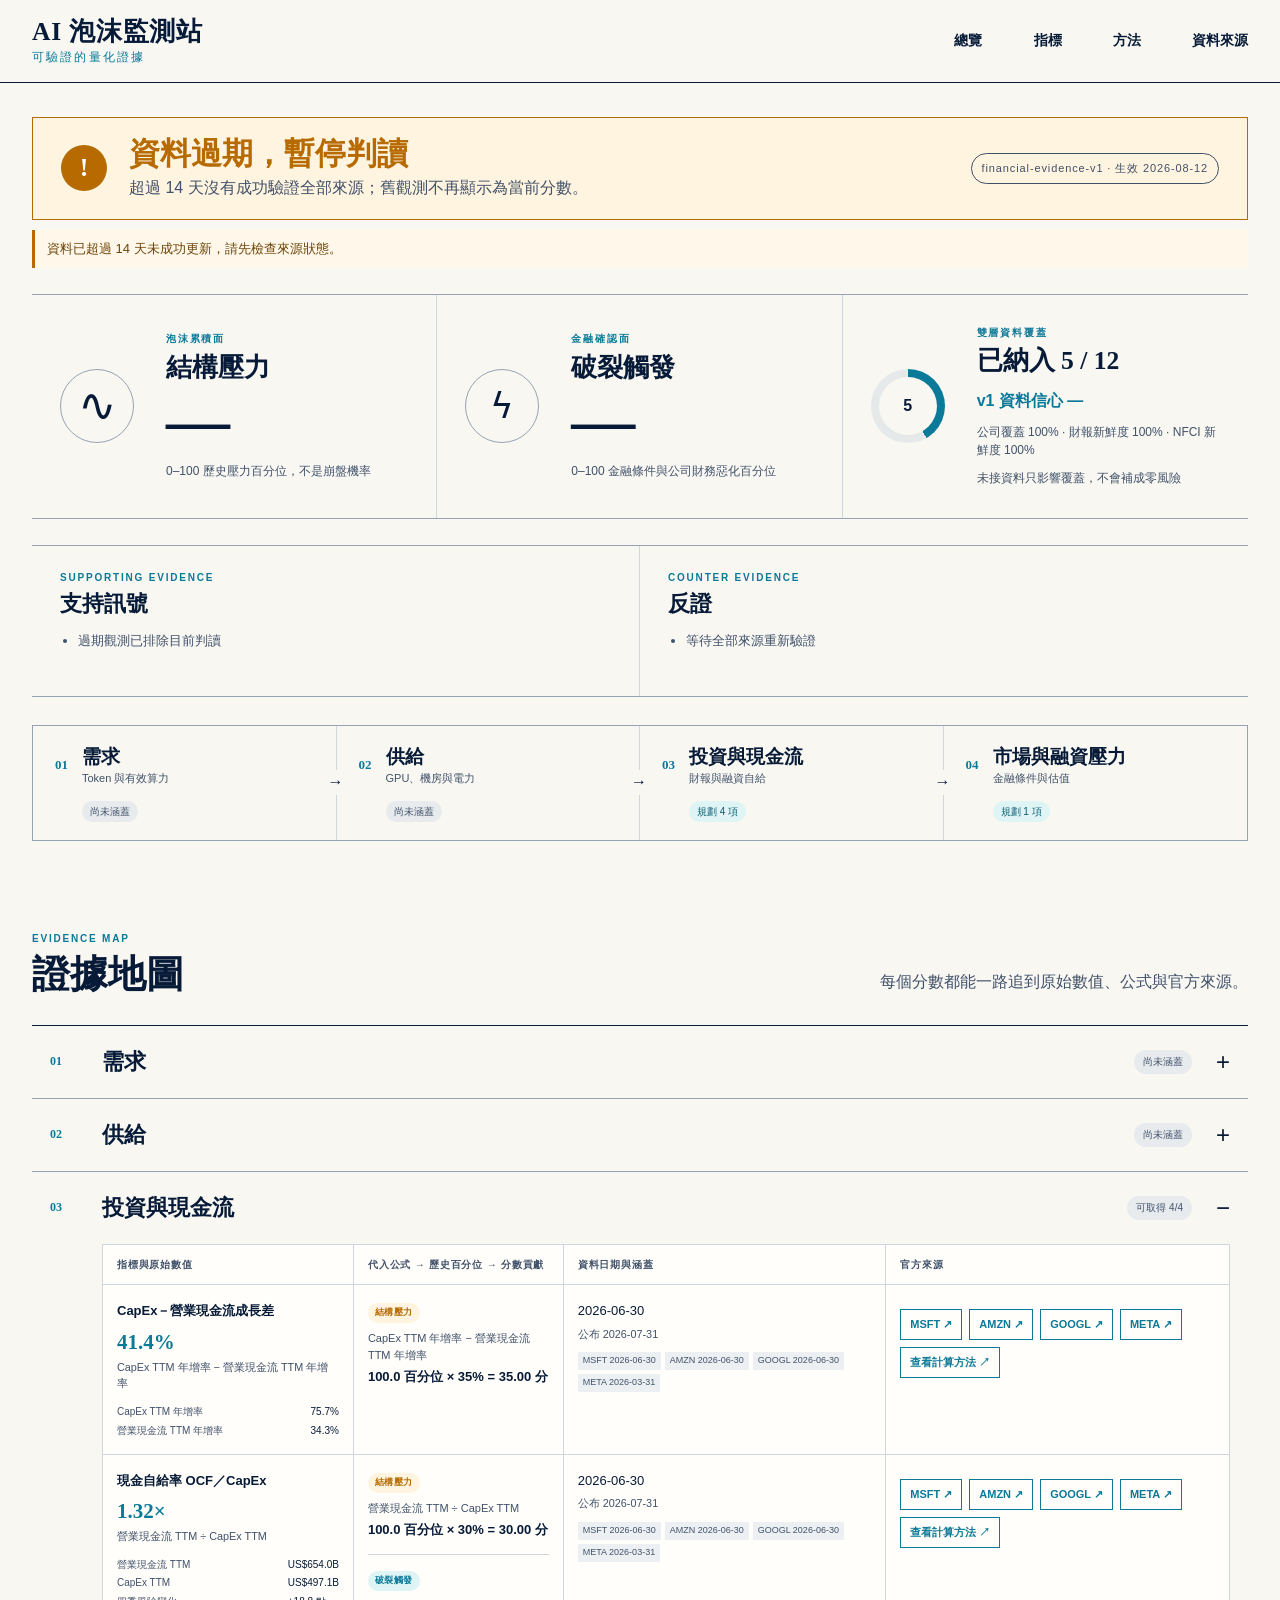
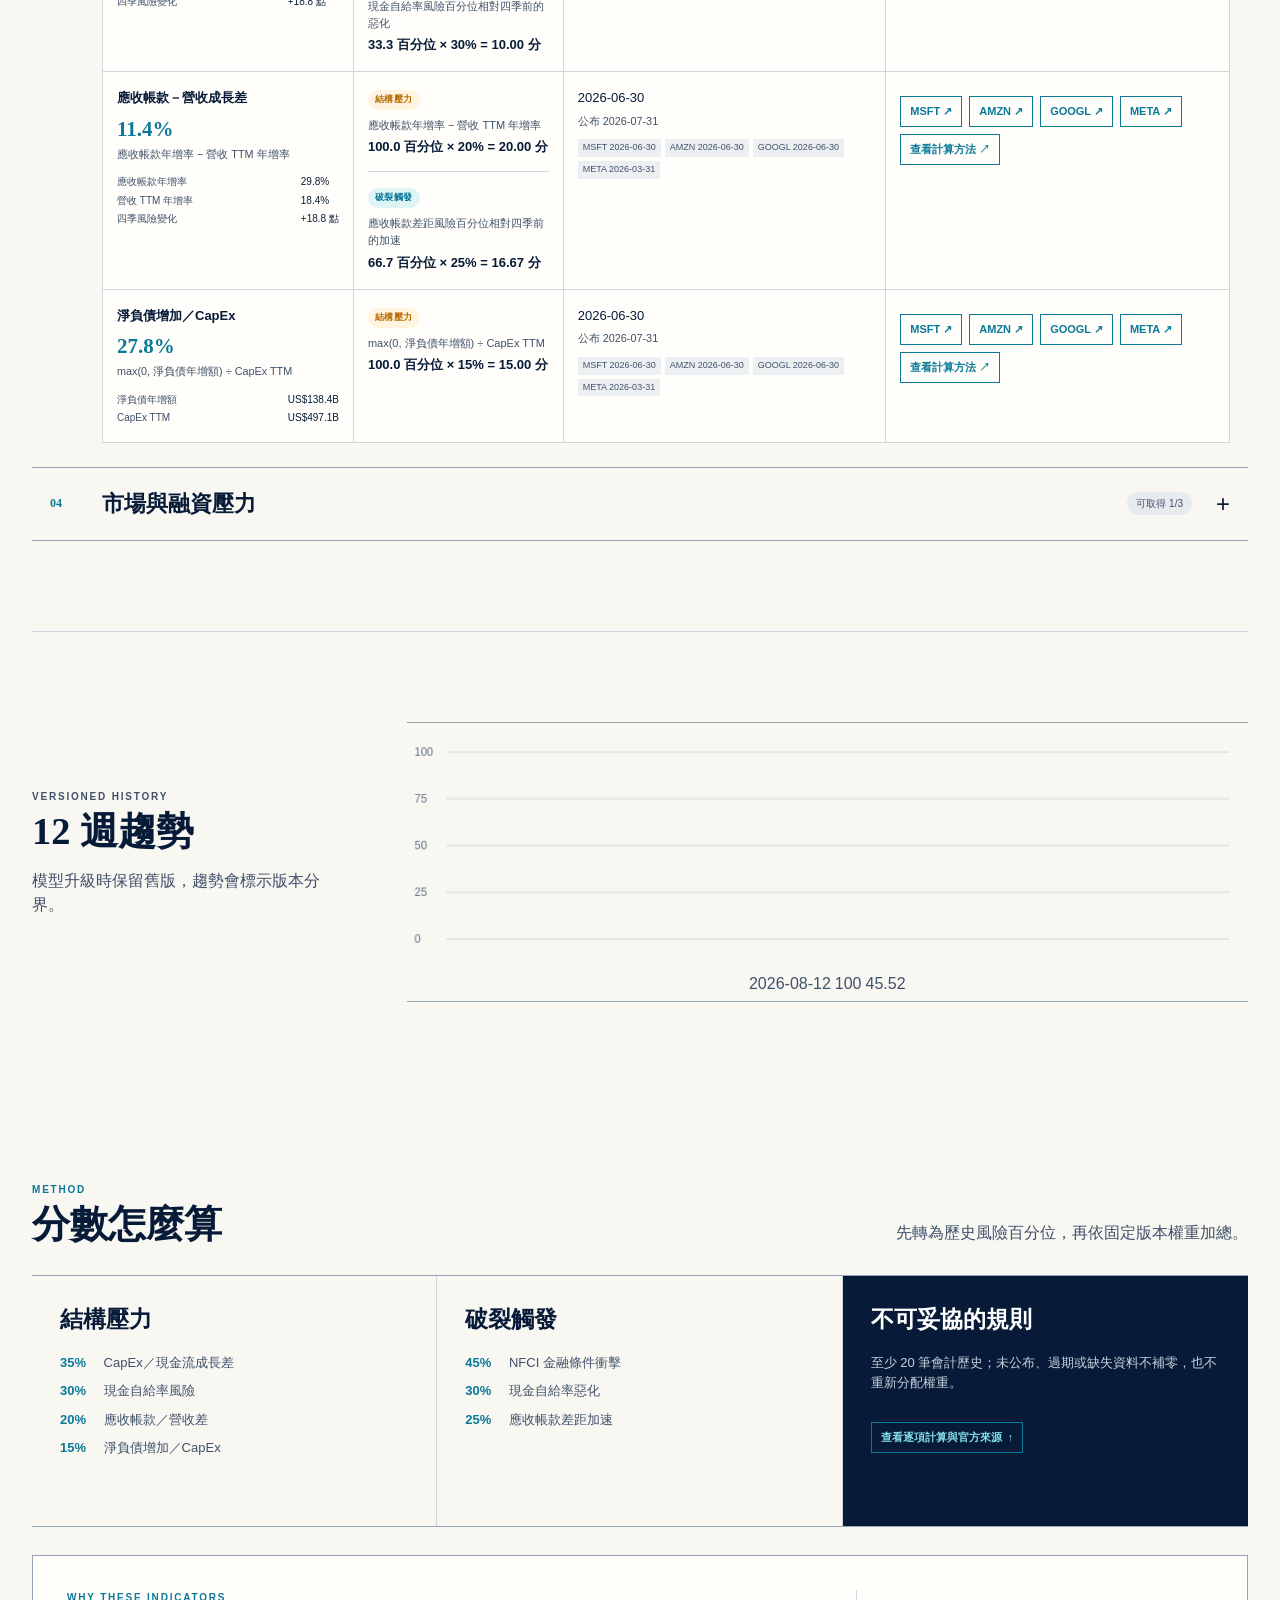
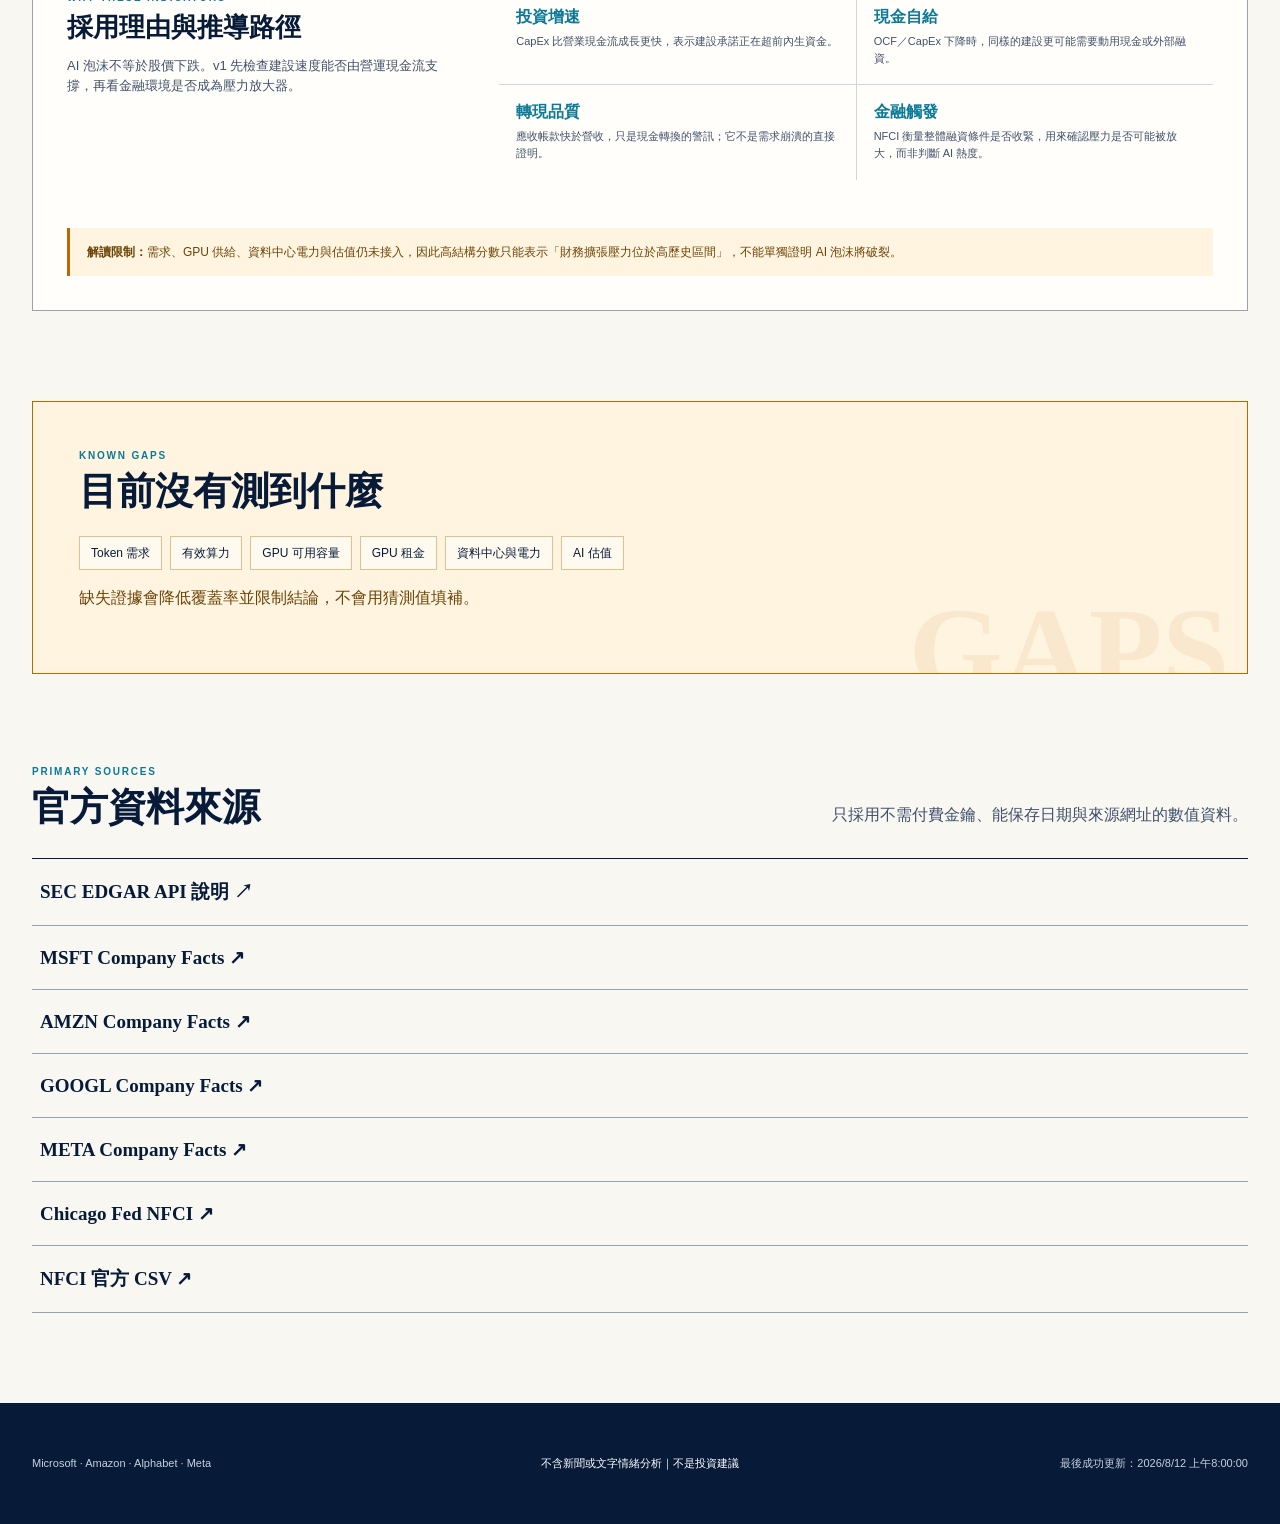
==== site/index.html @ 71915060 "feat: implement AI bubble monitor v1" ====
<!doctype html>
<html lang="zh-Hant">
<head>
  <meta charset="utf-8">
  <meta name="viewport" content="width=device-width, initial-scale=1">
  <meta name="description" content="以可驗證的官方數值監測 AI 基礎建設泡沫壓力。">
  <title>AI 泡沫監測站｜可驗證的量化證據</title>
  <link rel="icon" href="./favicon.svg" type="image/svg+xml">
  <link rel="stylesheet" href="./styles.css">
  <script src="./app.js" defer></script>
</head>
<body>
  <a class="skip-link" href="#main">跳至主要內容</a>
  <header class="site-header">
    <div class="header-inner">
      <a class="brand" href="#top" aria-label="AI 泡沫監測站首頁">
        <strong>AI 泡沫監測站</strong>
        <span>可驗證的量化證據</span>
      </a>
      <nav aria-label="主要導覽">
        <a href="#top">總覽</a>
        <a href="#evidence">指標</a>
        <a href="#method">方法</a>
        <a href="#sources">資料來源</a>
      </nav>
    </div>
  </header>

  <main id="main">
    <section id="top" class="container hero" aria-labelledby="state-title">
      <div id="status-banner" class="status-banner" role="status">
        <span class="status-symbol" aria-hidden="true">!</span>
        <div>
          <h1 id="state-title">正式資料尚未接入</h1>
          <p id="state-description">目前不顯示分數，避免將示意值誤認為真實判斷。</p>
        </div>
        <span id="model-version" class="model-chip">模型 v1</span>
      </div>

      <div id="stale-warning" class="stale-warning" role="alert">尚未有成功更新紀錄。</div>

      <div class="score-grid" aria-label="核心監測結果">
        <article class="score-panel">
          <div class="score-mark" aria-hidden="true">∿</div>
          <div>
            <p class="eyebrow">泡沫累積面</p>
            <h2>結構壓力</h2>
            <p id="structural-score" class="score-value">—</p>
            <p class="score-note">0–100 歷史壓力百分位，不是崩盤機率</p>
          </div>
        </article>
        <article class="score-panel">
          <div class="score-mark fracture" aria-hidden="true">ϟ</div>
          <div>
            <p class="eyebrow">金融確認面</p>
            <h2>破裂觸發</h2>
            <p id="trigger-score" class="score-value">—</p>
            <p class="score-note">0–100 金融條件與公司財務惡化百分位</p>
          </div>
        </article>
        <article class="score-panel coverage-panel">
          <div class="coverage-ring" aria-hidden="true"><span id="coverage-ring-value">0</span></div>
          <div>
            <p class="eyebrow">雙層資料覆蓋</p>
            <h2>已納入 <span id="coverage-count">0 / 12</span></h2>
            <p id="confidence" class="confidence-value">v1 資料信心 0%</p>
            <p id="confidence-detail" class="score-note">等待公司覆蓋與資料新鮮度驗證</p>
            <p class="score-note">未接資料只影響覆蓋，不會補成零風險</p>
          </div>
        </article>
      </div>

      <div class="judgement-grid" aria-label="目前判讀依據">
        <article><p class="kicker">SUPPORTING EVIDENCE</p><h2>支持訊號</h2><ul id="reason-list"><li>等待正式資料</li></ul></article>
        <article><p class="kicker">COUNTER EVIDENCE</p><h2>反證</h2><ul id="counter-list"><li>等待正式資料</li></ul></article>
      </div>

      <ol class="causal-rail" aria-label="AI 泡沫證據鏈">
        <li><span class="rail-index">01</span><div><strong>需求</strong><small>Token 與有效算力</small></div><span class="rail-status">尚未涵蓋</span></li>
        <li><span class="rail-index">02</span><div><strong>供給</strong><small>GPU、機房與電力</small></div><span class="rail-status">尚未涵蓋</span></li>
        <li><span class="rail-index">03</span><div><strong>投資與現金流</strong><small>財報與融資自給</small></div><span class="rail-status active">規劃 4 項</span></li>
        <li><span class="rail-index">04</span><div><strong>市場與融資壓力</strong><small>金融條件與估值</small></div><span class="rail-status active">規劃 1 項</span></li>
      </ol>
    </section>

    <section id="evidence" class="container section" aria-labelledby="indicator-heading">
      <div class="section-heading">
        <div><p class="kicker">EVIDENCE MAP</p><h2 id="indicator-heading">證據地圖</h2></div>
        <p>每個分數都能一路追到原始數值、公式與官方來源。</p>
      </div>
      <div id="indicator-list" class="evidence-list">
        <details>
          <summary><span>01</span><strong>需求</strong><em>尚未涵蓋</em></summary>
          <p class="empty-detail">Token 與有效算力資料尚未有穩定、公開且可長期自動化的來源。</p>
        </details>
        <details>
          <summary><span>02</span><strong>供給</strong><em>尚未涵蓋</em></summary>
          <p class="empty-detail">GPU 租金、可用容量、資料中心與電力資料仍列為證據缺口。</p>
        </details>
        <details open>
          <summary><span>03</span><strong>投資與現金流</strong><em>等待正式資料</em></summary>
          <div class="indicator-placeholder">
            <p>CapEx－營業現金流成長差</p><p>現金自給率 OCF／CapEx</p>
            <p>應收帳款－營收成長差</p><p>淨負債增加／CapEx</p>
          </div>
        </details>
        <details>
          <summary><span>04</span><strong>市場與融資壓力</strong><em>等待正式資料</em></summary>
          <p class="empty-detail">第一版使用 Chicago Fed NFCI；估值與 AI 專屬融資成本尚未涵蓋。</p>
        </details>
      </div>
    </section>

    <section id="trend" class="container section split-section" aria-labelledby="trend-heading">
      <div>
        <p class="kicker">VERSIONED HISTORY</p>
        <h2 id="trend-heading">12 週趨勢</h2>
        <p>模型升級時保留舊版，趨勢會標示版本分界。</p>
      </div>
      <div class="trend-frame">
        <canvas id="trend-chart" width="900" height="260" aria-label="結構壓力與破裂觸發趨勢圖"></canvas>
        <div id="trend-fallback" class="trend-empty">累積第一筆正式結果後顯示。</div>
      </div>
    </section>

    <section id="method" class="container section" aria-labelledby="method-heading">
      <div class="section-heading">
        <div><p class="kicker">METHOD</p><h2 id="method-heading">分數怎麼算</h2></div>
        <p>先轉為歷史風險百分位，再依固定版本權重加總。</p>
      </div>
      <div class="method-grid">
        <article>
          <h3>結構壓力</h3>
          <p><b>35%</b> CapEx／現金流成長差</p><p><b>30%</b> 現金自給率風險</p>
          <p><b>20%</b> 應收帳款／營收差</p><p><b>15%</b> 淨負債增加／CapEx</p>
        </article>
        <article>
          <h3>破裂觸發</h3>
          <p><b>45%</b> NFCI 金融條件衝擊</p><p><b>30%</b> 現金自給率惡化</p>
          <p><b>25%</b> 應收帳款差距加速</p>
        </article>
        <article class="method-rule">
          <h3>不可妥協的規則</h3>
          <p>至少 20 筆會計歷史；未公布、過期或缺失資料不補零，也不重新分配權重。</p>
          <a href="#evidence" id="method-link">查看逐項計算與官方來源 <span aria-hidden="true">↑</span></a>
        </article>
      </div>
      <div class="method-rationale" aria-labelledby="rationale-heading">
        <div class="rationale-intro">
          <p class="kicker">WHY THESE INDICATORS</p>
          <h3 id="rationale-heading">採用理由與推導路徑</h3>
          <p>AI 泡沫不等於股價下跌。v1 先檢查建設速度能否由營運現金流支撐，再看金融環境是否成為壓力放大器。</p>
        </div>
        <ol>
          <li><b>投資增速</b><span>CapEx 比營業現金流成長更快，表示建設承諾正在超前內生資金。</span></li>
          <li><b>現金自給</b><span>OCF／CapEx 下降時，同樣的建設更可能需要動用現金或外部融資。</span></li>
          <li><b>轉現品質</b><span>應收帳款快於營收，只是現金轉換的警訊；它不是需求崩潰的直接證明。</span></li>
          <li><b>金融觸發</b><span>NFCI 衡量整體融資條件是否收緊，用來確認壓力是否可能被放大，而非判斷 AI 熱度。</span></li>
        </ol>
        <p class="rationale-limit"><b>解讀限制：</b>需求、GPU 供給、資料中心電力與估值仍未接入，因此高結構分數只能表示「財務擴張壓力位於高歷史區間」，不能單獨證明 AI 泡沫將破裂。</p>
      </div>
    </section>

    <section id="missing-evidence" class="container missing-panel" aria-labelledby="missing-heading">
      <p class="kicker">KNOWN GAPS</p>
      <h2 id="missing-heading">目前沒有測到什麼</h2>
      <div id="missing-list" class="missing-list">
        <span>Token 需求</span><span>有效算力</span><span>GPU 租金與容量</span><span>資料中心與電力</span><span>AI 估值</span>
      </div>
      <p>缺失證據會降低覆蓋率並限制結論，不會用猜測值填補。</p>
    </section>

    <section id="sources" class="container section sources" aria-labelledby="source-heading">
      <div class="section-heading">
        <div><p class="kicker">PRIMARY SOURCES</p><h2 id="source-heading">官方資料來源</h2></div>
        <p>只採用不需付費金鑰、能保存日期與來源網址的數值資料。</p>
      </div>
      <ul id="source-list" class="source-list">
        <li><a href="https://www.sec.gov/search-filings/edgar-application-programming-interfaces" target="_blank" rel="noreferrer">SEC EDGAR Company Facts <span>公司財報 ↗</span></a></li>
        <li><a href="https://www.chicagofed.org/research/data/nfci/current-data" target="_blank" rel="noreferrer">Chicago Fed NFCI <span>金融條件 ↗</span></a></li>
      </ul>
    </section>
  </main>

  <footer class="site-footer">
    <div class="container footer-inner">
      <p>Microsoft · Amazon · Alphabet · Meta</p>
      <p>不含新聞或文字情緒分析｜不是投資建議</p>
      <p id="last-updated">最後成功更新：尚無</p>
    </div>
  </footer>
  <noscript><p class="noscript">JavaScript 未啟用；方法與來源仍可閱讀，但最新量化結果無法載入。</p></noscript>
</body>
</html>
---- site/styles.css ----
:root {
  --ink: #071b38;
  --ink-soft: #40516a;
  --paper: #f8f7f2;
  --surface: #fffefa;
  --line: #cfd6dd;
  --line-dark: #96a3b2;
  --cyan: #0b7998;
  --cyan-soft: #dff4f5;
  --amber: #b66a00;
  --amber-soft: #fff4df;
  --danger: #9e3f2f;
  --display: "Iowan Old Style", Baskerville, "Noto Serif TC", serif;
  --sans: "Avenir Next", Avenir, "Noto Sans TC", "PingFang TC", sans-serif;
}

* { box-sizing: border-box; }
html { scroll-behavior: smooth; }
body { margin: 0; background: var(--paper); color: var(--ink); font-family: var(--sans); line-height: 1.55; }
a { color: inherit; }
button, a, summary { -webkit-tap-highlight-color: transparent; }
:focus-visible { outline: 3px solid var(--cyan); outline-offset: 4px; }
.skip-link { position: fixed; z-index: 99; top: 8px; left: 8px; padding: 8px 12px; transform: translateY(-150%); background: var(--ink); color: white; }
.skip-link:focus { transform: none; }
.container { width: min(1440px, calc(100% - 64px)); margin-inline: auto; }

.site-header { position: sticky; z-index: 20; top: 0; border-bottom: 1px solid var(--ink); background: rgba(248, 247, 242, .96); backdrop-filter: blur(12px); }
.header-inner { width: min(1440px, calc(100% - 64px)); min-height: 82px; margin: auto; display: flex; align-items: center; justify-content: space-between; gap: 32px; }
.brand { display: grid; text-decoration: none; line-height: 1.1; }
.brand strong { font: 700 clamp(22px, 2vw, 32px)/1.1 var(--display); letter-spacing: .03em; }
.brand span { margin-top: 5px; font-size: 12px; letter-spacing: .18em; color: var(--cyan); }
nav { display: flex; gap: clamp(20px, 4vw, 56px); }
nav a { position: relative; padding-block: 26px; text-decoration: none; font-weight: 700; font-size: 14px; }
nav a::after { content: ""; position: absolute; right: 0; bottom: 17px; left: 0; height: 2px; background: var(--cyan); transform: scaleX(0); transition: transform .18s ease; }
nav a:hover::after, nav a:focus-visible::after { transform: scaleX(1); }

.hero { padding-top: 34px; }
.status-banner { display: grid; grid-template-columns: auto 1fr auto; align-items: center; gap: 22px; min-height: 88px; padding: 18px 28px; border: 1px solid var(--amber); background: var(--amber-soft); }
.status-banner.is-live { border-color: var(--cyan); background: #eef9f8; }
.status-banner.is-stale { border-color: var(--amber); background: var(--amber-soft); }
.status-symbol { display: grid; width: 46px; height: 46px; place-items: center; border-radius: 50%; background: var(--amber); color: white; font: 700 26px/1 var(--display); }
.is-live .status-symbol { background: var(--cyan); }
.is-stale .status-symbol { background: var(--amber); }
.status-banner h1 { margin: 0 0 3px; font: 700 clamp(22px, 2.4vw, 35px)/1.2 var(--display); color: var(--amber); }
.is-live h1 { color: var(--ink); }
.status-banner p { margin: 0; color: var(--ink-soft); }
.model-chip { padding: 6px 10px; border: 1px solid currentColor; border-radius: 999px; color: var(--ink-soft); font-size: 11px; letter-spacing: .08em; }
.stale-warning { margin-top: 10px; padding: 9px 12px; border-left: 3px solid var(--amber); background: #fff8ea; color: #6d4408; font-size: 13px; }
.stale-warning[hidden] { display: none; }

.score-grid { display: grid; grid-template-columns: repeat(3, 1fr); gap: 0; margin-top: 26px; border-block: 1px solid var(--line-dark); }
.score-panel { min-height: 210px; display: grid; grid-template-columns: 88px 1fr; align-items: center; gap: 18px; padding: 30px 28px; border-right: 1px solid var(--line); }
.score-panel:last-child { border-right: 0; }
.score-mark { display: grid; width: 74px; height: 74px; place-items: center; border: 1px solid var(--line-dark); border-radius: 50%; font: 400 46px/1 var(--display); }
.fracture { font-size: 36px; }
.eyebrow, .kicker { margin: 0 0 6px; color: var(--cyan); font-size: 10px; font-weight: 800; letter-spacing: .18em; text-transform: uppercase; }
.score-panel h2 { margin: 0; font: 700 clamp(20px, 2vw, 28px)/1.2 var(--display); }
.score-value { margin: 6px 0 0; font: 700 clamp(46px, 5vw, 68px)/1 var(--display); }
.score-value small { font: 500 12px var(--sans); color: var(--ink-soft); }
.score-note { max-width: 260px; margin: 9px 0 0; color: var(--ink-soft); font-size: 12px; }
.coverage-ring { --progress: 0deg; display: grid; width: 74px; height: 74px; place-items: center; border-radius: 50%; background: conic-gradient(var(--cyan) var(--progress), #e5e9ea 0); }
.coverage-ring::before { content: ""; grid-area: 1/1; width: 58px; height: 58px; border-radius: 50%; background: var(--paper); }
.coverage-ring span { z-index: 1; grid-area: 1/1; font-weight: 800; }
.confidence-value { margin: 12px 0 0; color: var(--cyan); font-weight: 800; }

.judgement-grid { display: grid; grid-template-columns: 1fr 1fr; margin-top: 26px; border-block: 1px solid var(--line-dark); }
.judgement-grid article { min-height: 150px; padding: 24px 28px; border-right: 1px solid var(--line); }
.judgement-grid article:last-child { border-right: 0; }
.judgement-grid h2 { margin: 0; font: 700 22px/1.2 var(--display); }
.judgement-grid ul { margin: 14px 0 0; padding-left: 18px; color: var(--ink-soft); font-size: 13px; }
.judgement-grid li + li { margin-top: 5px; }

.causal-rail { display: grid; grid-template-columns: repeat(4, 1fr); margin: 28px 0 0; padding: 0; border: 1px solid var(--line-dark); list-style: none; }
.causal-rail li { position: relative; min-height: 96px; display: grid; grid-template-columns: auto 1fr; align-items: center; gap: 14px; padding: 18px 22px; border-right: 1px solid var(--line); }
.causal-rail li:last-child { border-right: 0; }
.causal-rail li:not(:last-child)::after { content: "→"; position: absolute; z-index: 2; right: -13px; width: 26px; background: var(--paper); text-align: center; }
.rail-index { color: var(--cyan); font: 700 13px var(--display); }
.causal-rail strong, .causal-rail small { display: block; }
.causal-rail strong { font: 700 19px var(--display); }
.causal-rail small { color: var(--ink-soft); font-size: 11px; }
.rail-status { grid-column: 2; justify-self: start; padding: 3px 8px; border-radius: 999px; background: #e7ebee; color: var(--ink-soft); font-size: 10px; }
.rail-status.active { background: var(--cyan-soft); color: #075c70; }

.section { padding-block: 90px; }
.section-heading { display: flex; align-items: end; justify-content: space-between; gap: 40px; margin-bottom: 30px; }
.section h2, .missing-panel h2 { margin: 0; font: 700 clamp(30px, 3vw, 46px)/1.1 var(--display); }
.section-heading > p { max-width: 520px; margin: 0; color: var(--ink-soft); }
.evidence-list { border-top: 1px solid var(--ink); }
.evidence-list details { border-bottom: 1px solid var(--line-dark); background: transparent; }
.evidence-list summary { min-height: 72px; display: grid; grid-template-columns: 52px 1fr auto; align-items: center; padding: 0 18px; cursor: pointer; list-style: none; }
.evidence-list summary::-webkit-details-marker { display: none; }
.evidence-list summary::after { content: "+"; grid-column: 4; margin-left: 24px; font-size: 24px; font-weight: 300; }
.evidence-list details[open] summary::after { content: "−"; }
.evidence-list summary > span { color: var(--cyan); font: 700 12px var(--display); }
.evidence-list summary strong { font: 700 22px var(--display); }
.evidence-list summary em { padding: 4px 9px; border-radius: 999px; background: #e7ebee; color: var(--ink-soft); font-size: 10px; font-style: normal; }
.details-body { padding: 0 18px 24px 70px; }
.empty-detail, .indicator-placeholder { margin: 0; padding: 20px 18px 24px 70px; color: var(--ink-soft); }
.indicator-placeholder { display: grid; grid-template-columns: 1fr 1fr; gap: 1px; }
.indicator-placeholder p { margin: 0; padding: 14px; border: 1px solid var(--line); }
.indicator-table { width: 100%; border-collapse: collapse; background: var(--surface); font-size: 13px; }
.indicator-table th { padding: 12px 14px; border: 1px solid var(--line); color: var(--ink-soft); font-size: 10px; letter-spacing: .08em; text-align: left; }
.indicator-table td { padding: 16px 14px; border: 1px solid var(--line); vertical-align: top; }
.indicator-table td:first-child { min-width: 250px; font-weight: 700; }
.indicator-table small { display: block; margin-top: 4px; color: var(--ink-soft); font-weight: 400; }
.raw-value { display: block; margin-top: 8px; color: var(--cyan); font: 700 21px var(--display); }
.calculation-inputs { display: grid; grid-template-columns: 1fr auto; gap: 3px 12px; margin: 12px 0 0; font-size: 10px; font-weight: 500; }
.calculation-inputs dt { color: var(--ink-soft); }
.calculation-inputs dd { margin: 0; font-variant-numeric: tabular-nums; }
.role-trace + .role-trace { margin-top: 14px; padding-top: 14px; border-top: 1px solid var(--line); }
.role-chip { display: inline-block; padding: 3px 7px; border-radius: 999px; background: var(--amber-soft); color: var(--amber); font-size: 9px; font-weight: 800; letter-spacing: .05em; }
.role-chip.trigger { background: var(--cyan-soft); color: var(--cyan); }
.role-formula { margin: 7px 0 3px; color: var(--ink-soft); font-size: 11px; }
.role-math { margin: 0; font-weight: 800; font-variant-numeric: tabular-nums; }
.not-scored { color: var(--ink-soft); }
.company-coverage { display: flex; flex-wrap: wrap; gap: 4px; margin-top: 10px; }
.company-coverage span { padding: 2px 5px; background: #edf0f2; color: var(--ink-soft); font-size: 9px; white-space: nowrap; }
.indicator-links { display: flex; flex-wrap: wrap; gap: 7px; margin-top: 8px; }
.indicator-links a, .method-rule a { display: inline-flex; gap: 6px; align-items: center; padding: 6px 9px; border: 1px solid var(--cyan); color: var(--cyan); text-decoration: none; font-size: 11px; font-weight: 800; }
.indicator-links a:hover, .method-rule a:hover { background: var(--cyan); color: white; }

.split-section { display: grid; grid-template-columns: minmax(220px, .35fr) 1fr; gap: 80px; align-items: center; border-top: 1px solid var(--line); }
.split-section h2 { margin-bottom: 12px; }
.split-section p { color: var(--ink-soft); }
.trend-frame { min-height: 280px; display: grid; place-items: center; border-block: 1px solid var(--line-dark); }
#trend-chart { display: none; width: 100%; height: auto; }
.trend-empty { color: var(--ink-soft); }

.method-grid { display: grid; grid-template-columns: repeat(3, 1fr); border-block: 1px solid var(--line-dark); }
.method-grid article { min-height: 250px; padding: 28px; border-right: 1px solid var(--line); }
.method-grid article:last-child { border-right: 0; }
.method-grid h3 { margin: 0 0 18px; font: 700 23px var(--display); }
.method-grid p { margin: 8px 0; color: var(--ink-soft); font-size: 13px; }
.method-grid b { display: inline-block; min-width: 40px; color: var(--cyan); }
.method-rule { background: var(--ink); color: white; }
.method-rule p { color: #c6d0dc; }
.method-rule a { margin-top: 20px; color: #83deec; }
.method-rationale { display: grid; grid-template-columns: .7fr 1.3fr; gap: 48px; margin-top: 28px; padding: 34px; border: 1px solid var(--line-dark); background: var(--surface); }
.rationale-intro h3 { margin: 0; font: 700 26px/1.2 var(--display); }
.rationale-intro > p:last-child { color: var(--ink-soft); font-size: 13px; }
.method-rationale ol { display: grid; grid-template-columns: 1fr 1fr; gap: 1px; margin: 0; padding: 0; background: var(--line); list-style: none; }
.method-rationale li { padding: 17px; background: var(--surface); }
.method-rationale li b, .method-rationale li span { display: block; }
.method-rationale li b { color: var(--cyan); font: 700 16px var(--display); }
.method-rationale li span { margin-top: 5px; color: var(--ink-soft); font-size: 11px; }
.rationale-limit { grid-column: 1 / -1; margin: 0; padding: 15px 17px; border-left: 3px solid var(--amber); background: var(--amber-soft); color: #6d4408; font-size: 12px; }

.missing-panel { position: relative; overflow: hidden; padding: 46px; border: 1px solid var(--amber); background: var(--amber-soft); }
.missing-panel::after { content: "GAPS"; position: absolute; right: 18px; bottom: -38px; color: rgba(182,106,0,.08); font: 700 120px/1 var(--display); }
.missing-list { position: relative; z-index: 1; display: flex; flex-wrap: wrap; gap: 8px; margin: 24px 0 14px; }
.missing-list span { padding: 7px 11px; border: 1px solid rgba(182,106,0,.4); background: rgba(255,255,255,.55); font-size: 12px; }
.missing-panel > p:last-child { position: relative; z-index: 1; color: #6d4408; }

.source-list { margin: 0; padding: 0; border-top: 1px solid var(--ink); list-style: none; }
.source-list li { border-bottom: 1px solid var(--line-dark); }
.source-list a { display: flex; justify-content: space-between; gap: 20px; padding: 20px 8px; text-decoration: none; font: 700 19px var(--display); }
.source-list a:hover { padding-left: 18px; background: var(--surface); }
.source-list span { font: 600 11px var(--sans); color: var(--cyan); letter-spacing: .06em; }

.site-footer { border-top: 1px solid var(--ink); background: var(--ink); color: white; }
.footer-inner { min-height: 120px; display: grid; grid-template-columns: 1fr 1fr 1fr; align-items: center; gap: 30px; }
.footer-inner p { margin: 0; color: #c6d0dc; font-size: 11px; }
.footer-inner p:nth-child(2) { text-align: center; color: white; }
.footer-inner p:last-child { text-align: right; }
.noscript { margin: 0; padding: 12px; background: #fee; color: #700; text-align: center; }

@media (max-width: 980px) {
  .score-grid { grid-template-columns: 1fr; }
  .score-panel { border-right: 0; border-bottom: 1px solid var(--line); }
  .score-panel:last-child { border-bottom: 0; }
  .causal-rail { grid-template-columns: 1fr 1fr; }
  .causal-rail li:nth-child(2) { border-right: 0; }
  .causal-rail li:not(:last-child)::after { display: none; }
  .method-grid { grid-template-columns: 1fr; }
  .method-grid article { border-right: 0; border-bottom: 1px solid var(--line); }
  .method-grid article:last-child { border-bottom: 0; }
  .indicator-table { display: block; overflow-x: auto; }
  .method-rationale { grid-template-columns: 1fr; }
  .rationale-limit { grid-column: 1; }
}

@media (max-width: 720px) {
  .container, .header-inner { width: min(100% - 28px, 1440px); }
  .site-header { position: static; }
  .header-inner { min-height: 68px; }
  nav { gap: 14px; overflow-x: auto; }
  nav a { padding-block: 20px; font-size: 12px; }
  nav a:nth-child(2), nav a:nth-child(3) { display: none; }
  .brand strong { font-size: 20px; }
  .brand span { font-size: 9px; }
  .hero { padding-top: 16px; }
  .status-banner { grid-template-columns: auto 1fr; padding: 16px; }
  .status-symbol { width: 38px; height: 38px; }
  .model-chip { grid-column: 2; justify-self: start; }
  .score-panel { min-height: 168px; grid-template-columns: 64px 1fr; padding: 24px 12px; }
  .score-mark, .coverage-ring { width: 54px; height: 54px; }
  .coverage-ring::before { width: 43px; height: 43px; }
  .causal-rail { grid-template-columns: 1fr; }
  .causal-rail li { border-right: 0; border-bottom: 1px solid var(--line); }
  .causal-rail li:last-child { border-bottom: 0; }
  .judgement-grid { grid-template-columns: 1fr; }
  .judgement-grid article { border-right: 0; border-bottom: 1px solid var(--line); }
  .judgement-grid article:last-child { border-bottom: 0; }
  .section { padding-block: 62px; }
  .section-heading { display: block; }
  .section-heading > p { margin-top: 12px; }
  .evidence-list summary { grid-template-columns: 38px 1fr; padding-inline: 8px; }
  .evidence-list summary em { grid-column: 2; justify-self: start; }
  .evidence-list summary::after { grid-column: 3; grid-row: 1 / span 2; }
  .details-body, .empty-detail, .indicator-placeholder { padding: 10px 0 20px; }
  .indicator-placeholder { grid-template-columns: 1fr; }
  .method-rationale { padding: 22px 16px; }
  .method-rationale ol { grid-template-columns: 1fr; }
  .split-section { grid-template-columns: 1fr; gap: 28px; }
  .missing-panel { padding: 28px 20px; }
  .footer-inner { grid-template-columns: 1fr; padding-block: 28px; text-align: left; }
  .footer-inner p:nth-child(2), .footer-inner p:last-child { text-align: left; }
}

@media (prefers-reduced-motion: reduce) {
  html { scroll-behavior: auto; }
  * { transition: none !important; }
}
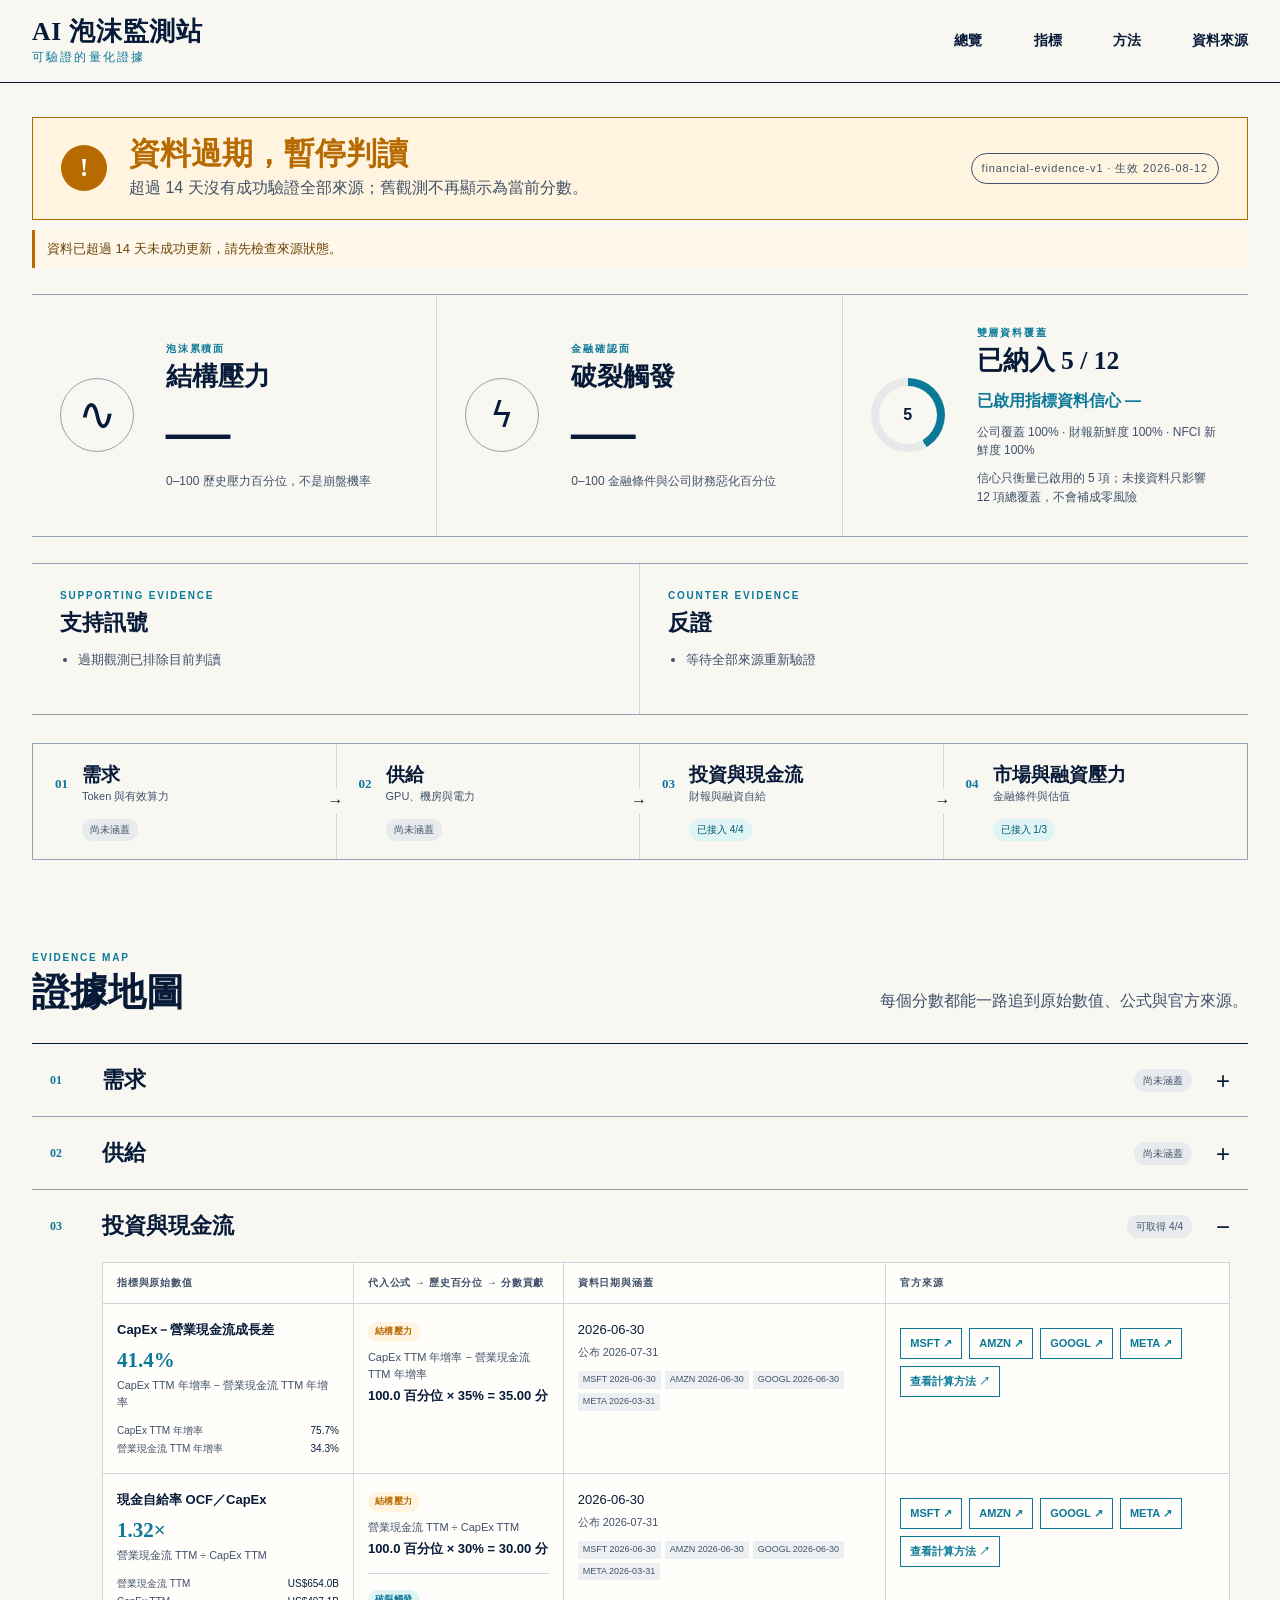
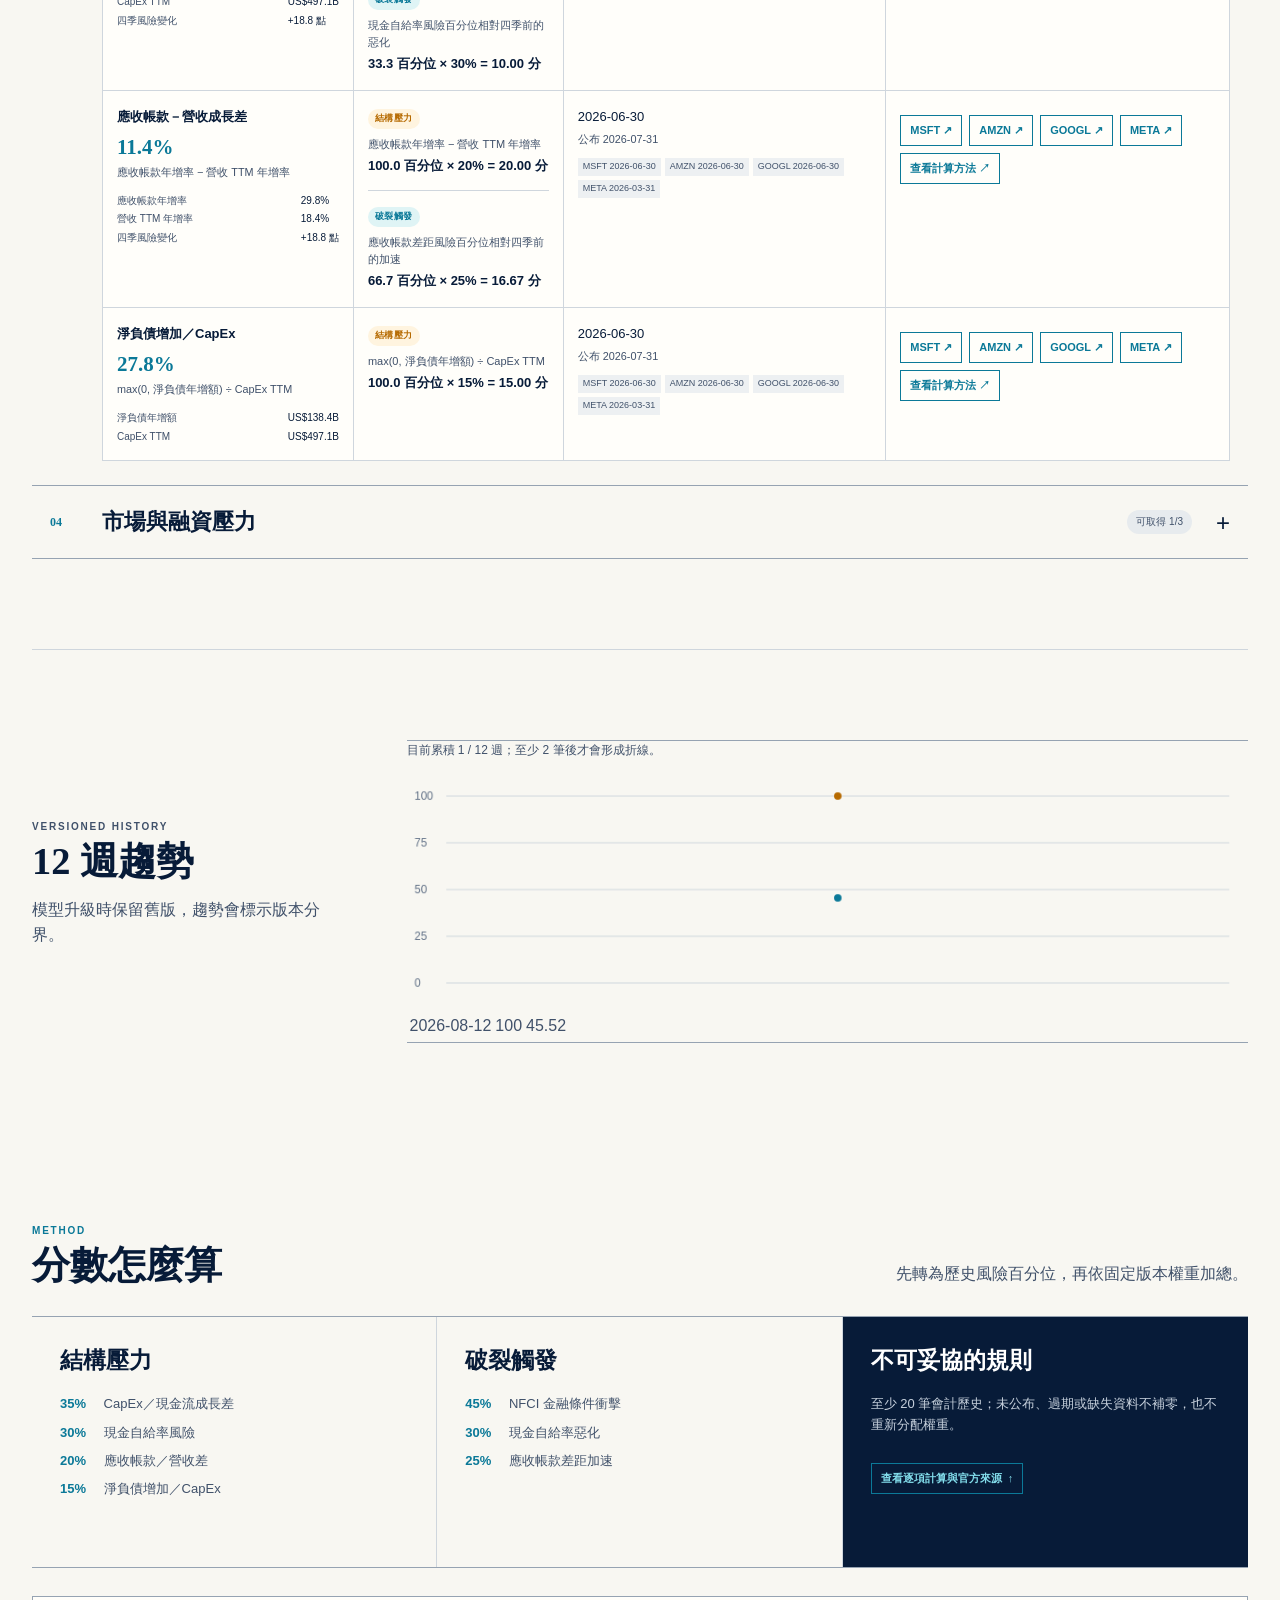
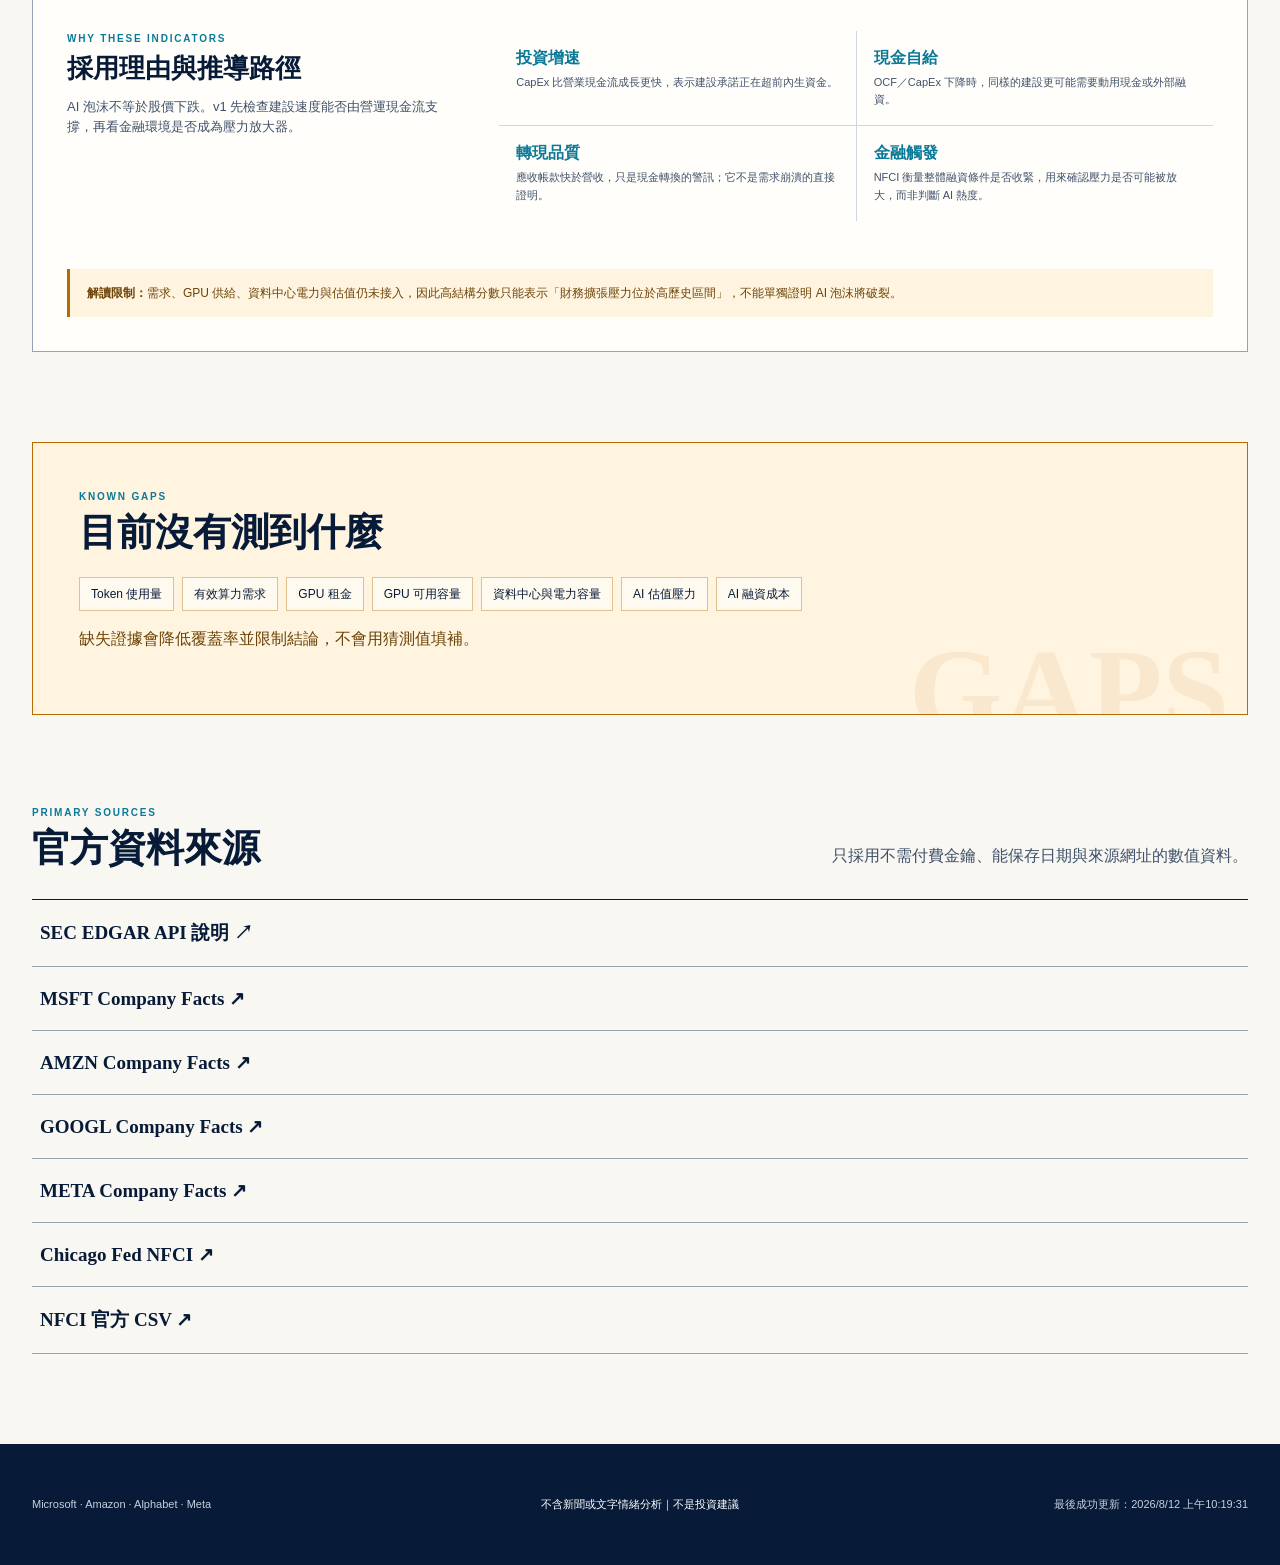
==== commit 97e1c0fd: "fix: clarify incomplete monitor evidence" ====
--- a/site/index.html
+++ b/site/index.html
@@ -63,9 +63,9 @@
           <div>
             <p class="eyebrow">雙層資料覆蓋</p>
             <h2>已納入 <span id="coverage-count">0 / 12</span></h2>
-            <p id="confidence" class="confidence-value">v1 資料信心 0%</p>
+            <p id="confidence" class="confidence-value">已啟用指標資料信心 0%</p>
             <p id="confidence-detail" class="score-note">等待公司覆蓋與資料新鮮度驗證</p>
-            <p class="score-note">未接資料只影響覆蓋，不會補成零風險</p>
+            <p class="score-note">信心只衡量已啟用的 5 項；未接資料只影響 12 項總覆蓋，不會補成零風險</p>
           </div>
         </article>
       </div>
@@ -76,10 +76,10 @@
       </div>
 
       <ol class="causal-rail" aria-label="AI 泡沫證據鏈">
-        <li><span class="rail-index">01</span><div><strong>需求</strong><small>Token 與有效算力</small></div><span class="rail-status">尚未涵蓋</span></li>
-        <li><span class="rail-index">02</span><div><strong>供給</strong><small>GPU、機房與電力</small></div><span class="rail-status">尚未涵蓋</span></li>
-        <li><span class="rail-index">03</span><div><strong>投資與現金流</strong><small>財報與融資自給</small></div><span class="rail-status active">規劃 4 項</span></li>
-        <li><span class="rail-index">04</span><div><strong>市場與融資壓力</strong><small>金融條件與估值</small></div><span class="rail-status active">規劃 1 項</span></li>
+        <li><span class="rail-index">01</span><div><strong>需求</strong><small>Token 與有效算力</small></div><span id="rail-demand-status" class="rail-status">尚未涵蓋</span></li>
+        <li><span class="rail-index">02</span><div><strong>供給</strong><small>GPU、機房與電力</small></div><span id="rail-supply-status" class="rail-status">尚未涵蓋</span></li>
+        <li><span class="rail-index">03</span><div><strong>投資與現金流</strong><small>財報與融資自給</small></div><span id="rail-investment-status" class="rail-status">等待資料</span></li>
+        <li><span class="rail-index">04</span><div><strong>市場與融資壓力</strong><small>金融條件與估值</small></div><span id="rail-market-status" class="rail-status">等待資料</span></li>
       </ol>
     </section>
 
@@ -118,8 +118,9 @@
         <p>模型升級時保留舊版，趨勢會標示版本分界。</p>
       </div>
       <div class="trend-frame">
+        <p id="trend-status" class="trend-status" role="status">尚無可計分的歷史快照。</p>
         <canvas id="trend-chart" width="900" height="260" aria-label="結構壓力與破裂觸發趨勢圖"></canvas>
-        <div id="trend-fallback" class="trend-empty">累積第一筆正式結果後顯示。</div>
+        <div id="trend-fallback" class="trend-empty">歷史資料尚未建立。</div>
       </div>
     </section>
 
@@ -165,7 +166,7 @@
       <p class="kicker">KNOWN GAPS</p>
       <h2 id="missing-heading">目前沒有測到什麼</h2>
       <div id="missing-list" class="missing-list">
-        <span>Token 需求</span><span>有效算力</span><span>GPU 租金與容量</span><span>資料中心與電力</span><span>AI 估值</span>
+        <span>Token 需求</span><span>有效算力</span><span>GPU 租金與容量</span><span>資料中心與電力</span><span>AI 估值</span><span>AI 融資成本</span>
       </div>
       <p>缺失證據會降低覆蓋率並限制結論，不會用猜測值填補。</p>
     </section>
--- a/site/styles.css
+++ b/site/styles.css
@@ -96,6 +96,12 @@
 .evidence-list summary em { padding: 4px 9px; border-radius: 999px; background: #e7ebee; color: var(--ink-soft); font-size: 10px; font-style: normal; }
 .details-body { padding: 0 18px 24px 70px; }
 .empty-detail, .indicator-placeholder { margin: 0; padding: 20px 18px 24px 70px; color: var(--ink-soft); }
+.module-empty { padding-top: 16px; }
+.module-empty-intro { margin: 0 0 10px; color: var(--ink-soft); font-size: 12px; }
+.planned-list { display: grid; gap: 1px; margin: 0; padding: 0; background: var(--line); list-style: none; }
+.planned-list li { display: grid; grid-template-columns: minmax(160px, .35fr) 1fr; gap: 18px; padding: 13px 15px; background: var(--surface); }
+.planned-list strong { font: 700 15px var(--display); }
+.planned-list span { color: var(--ink-soft); font-size: 12px; }
 .indicator-placeholder { display: grid; grid-template-columns: 1fr 1fr; gap: 1px; }
 .indicator-placeholder p { margin: 0; padding: 14px; border: 1px solid var(--line); }
 .indicator-table { width: 100%; border-collapse: collapse; background: var(--surface); font-size: 13px; }
@@ -122,7 +128,8 @@
 .split-section { display: grid; grid-template-columns: minmax(220px, .35fr) 1fr; gap: 80px; align-items: center; border-top: 1px solid var(--line); }
 .split-section h2 { margin-bottom: 12px; }
 .split-section p { color: var(--ink-soft); }
-.trend-frame { min-height: 280px; display: grid; place-items: center; border-block: 1px solid var(--line-dark); }
+.trend-frame { min-height: 280px; display: grid; align-content: center; border-block: 1px solid var(--line-dark); }
+.trend-status { margin: 0 0 8px; color: var(--ink-soft); font-size: 12px; }
 #trend-chart { display: none; width: 100%; height: auto; }
 .trend-empty { color: var(--ink-soft); }
 
@@ -208,6 +215,8 @@
   .evidence-list summary em { grid-column: 2; justify-self: start; }
   .evidence-list summary::after { grid-column: 3; grid-row: 1 / span 2; }
   .details-body, .empty-detail, .indicator-placeholder { padding: 10px 0 20px; }
+  .module-empty { padding-top: 12px; }
+  .planned-list li { grid-template-columns: 1fr; gap: 4px; }
   .indicator-placeholder { grid-template-columns: 1fr; }
   .method-rationale { padding: 22px 16px; }
   .method-rationale ol { grid-template-columns: 1fr; }
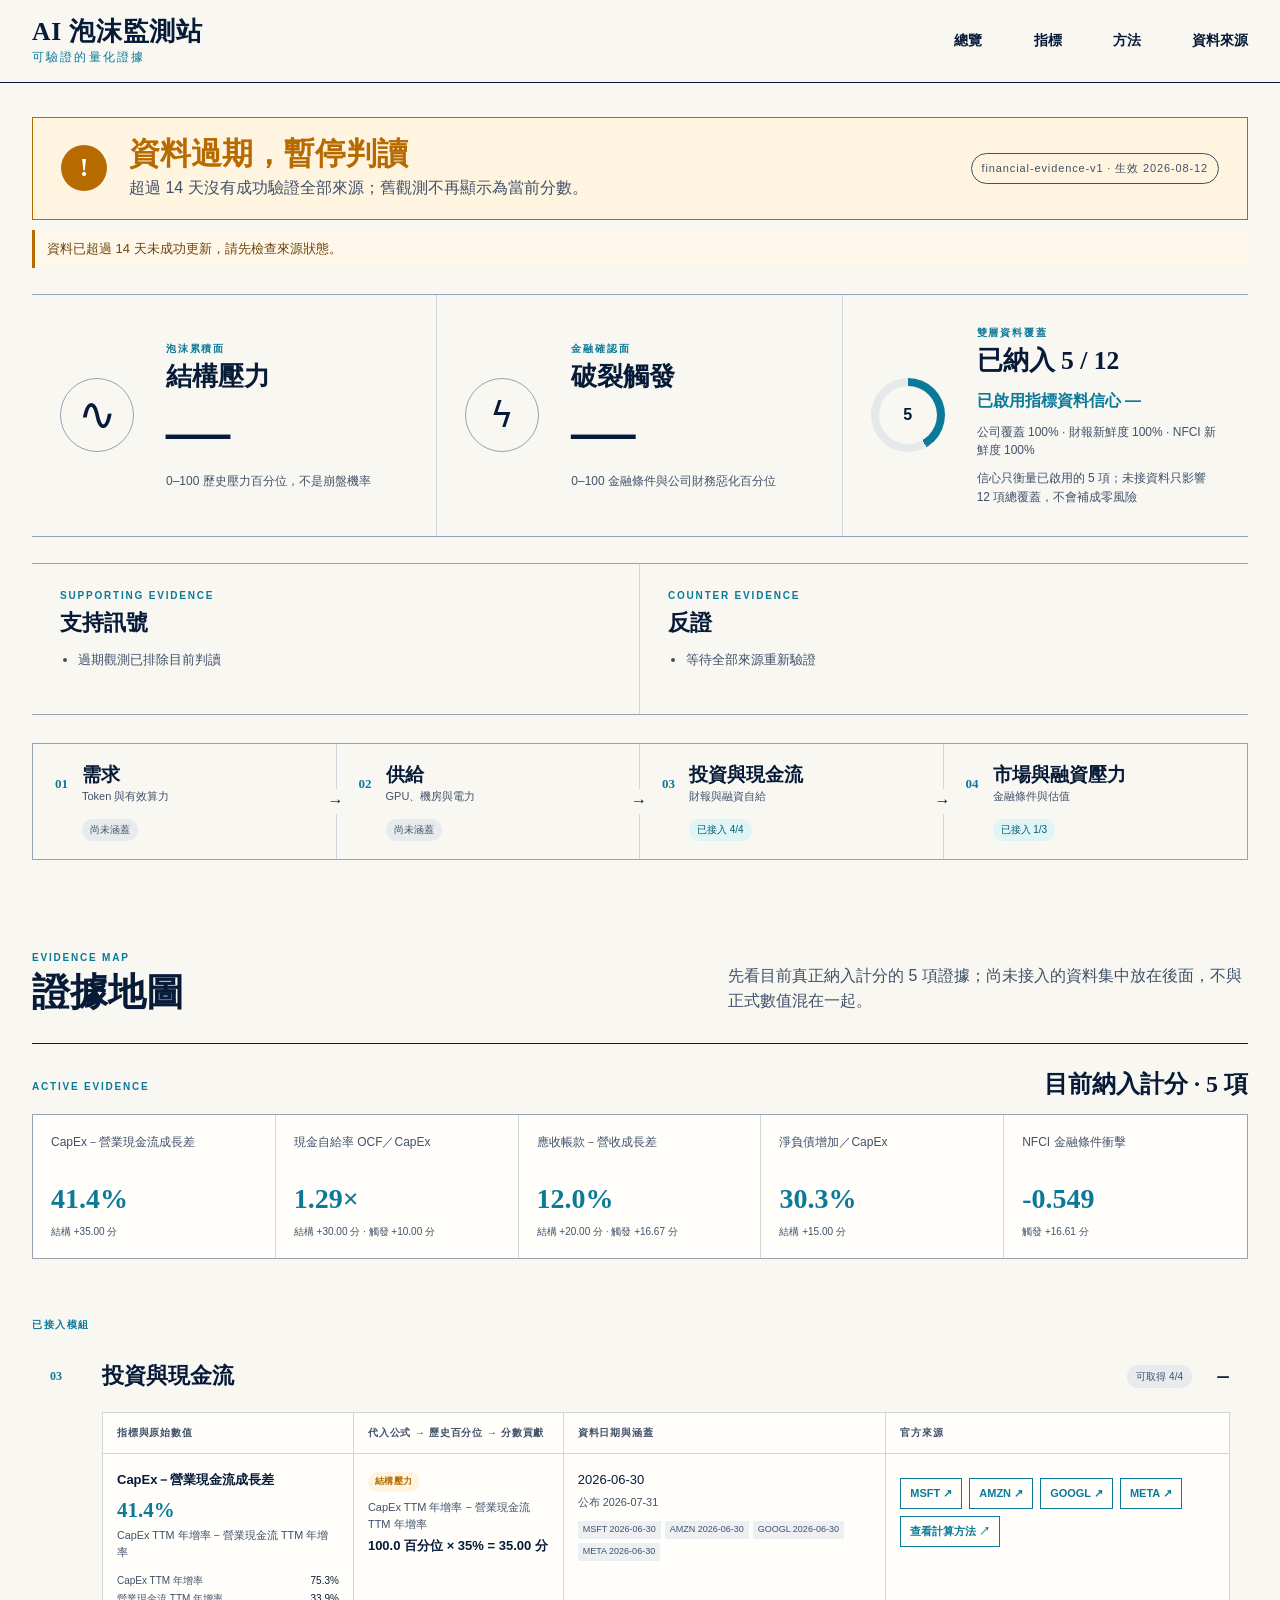
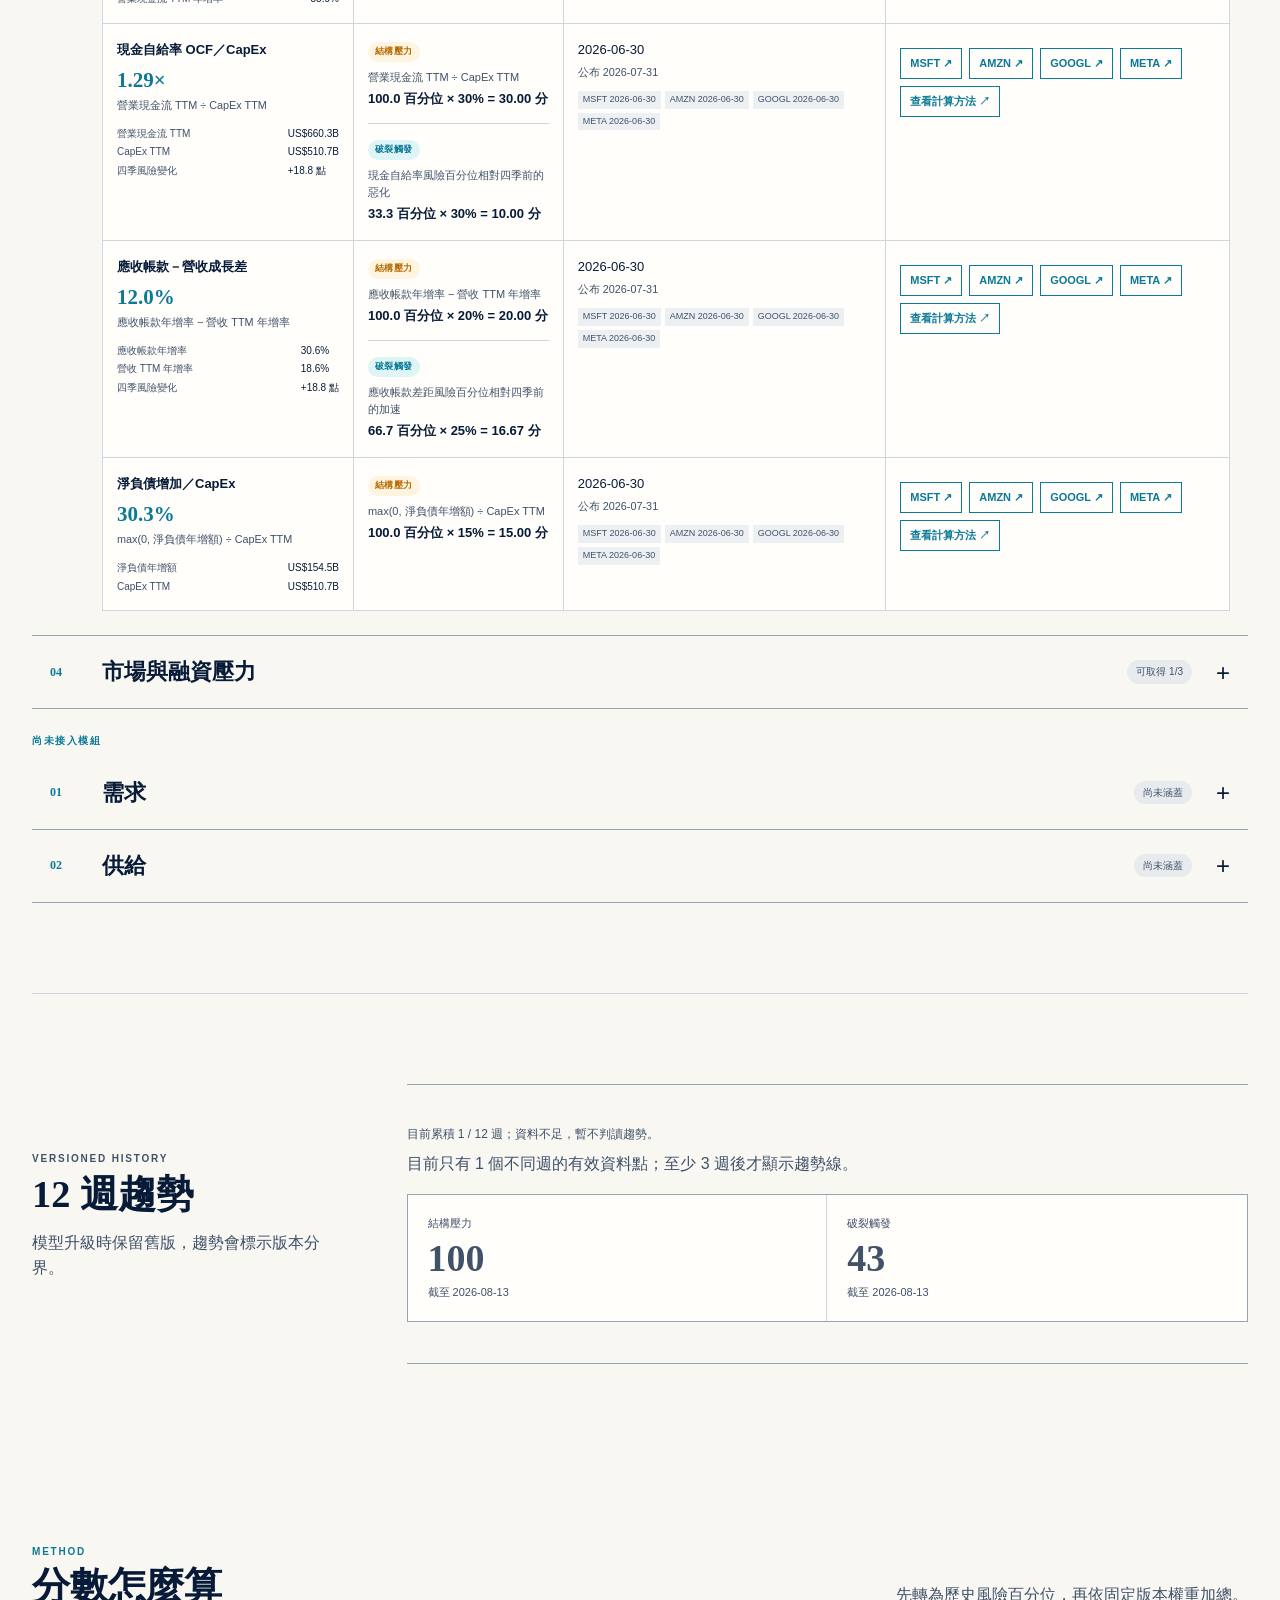
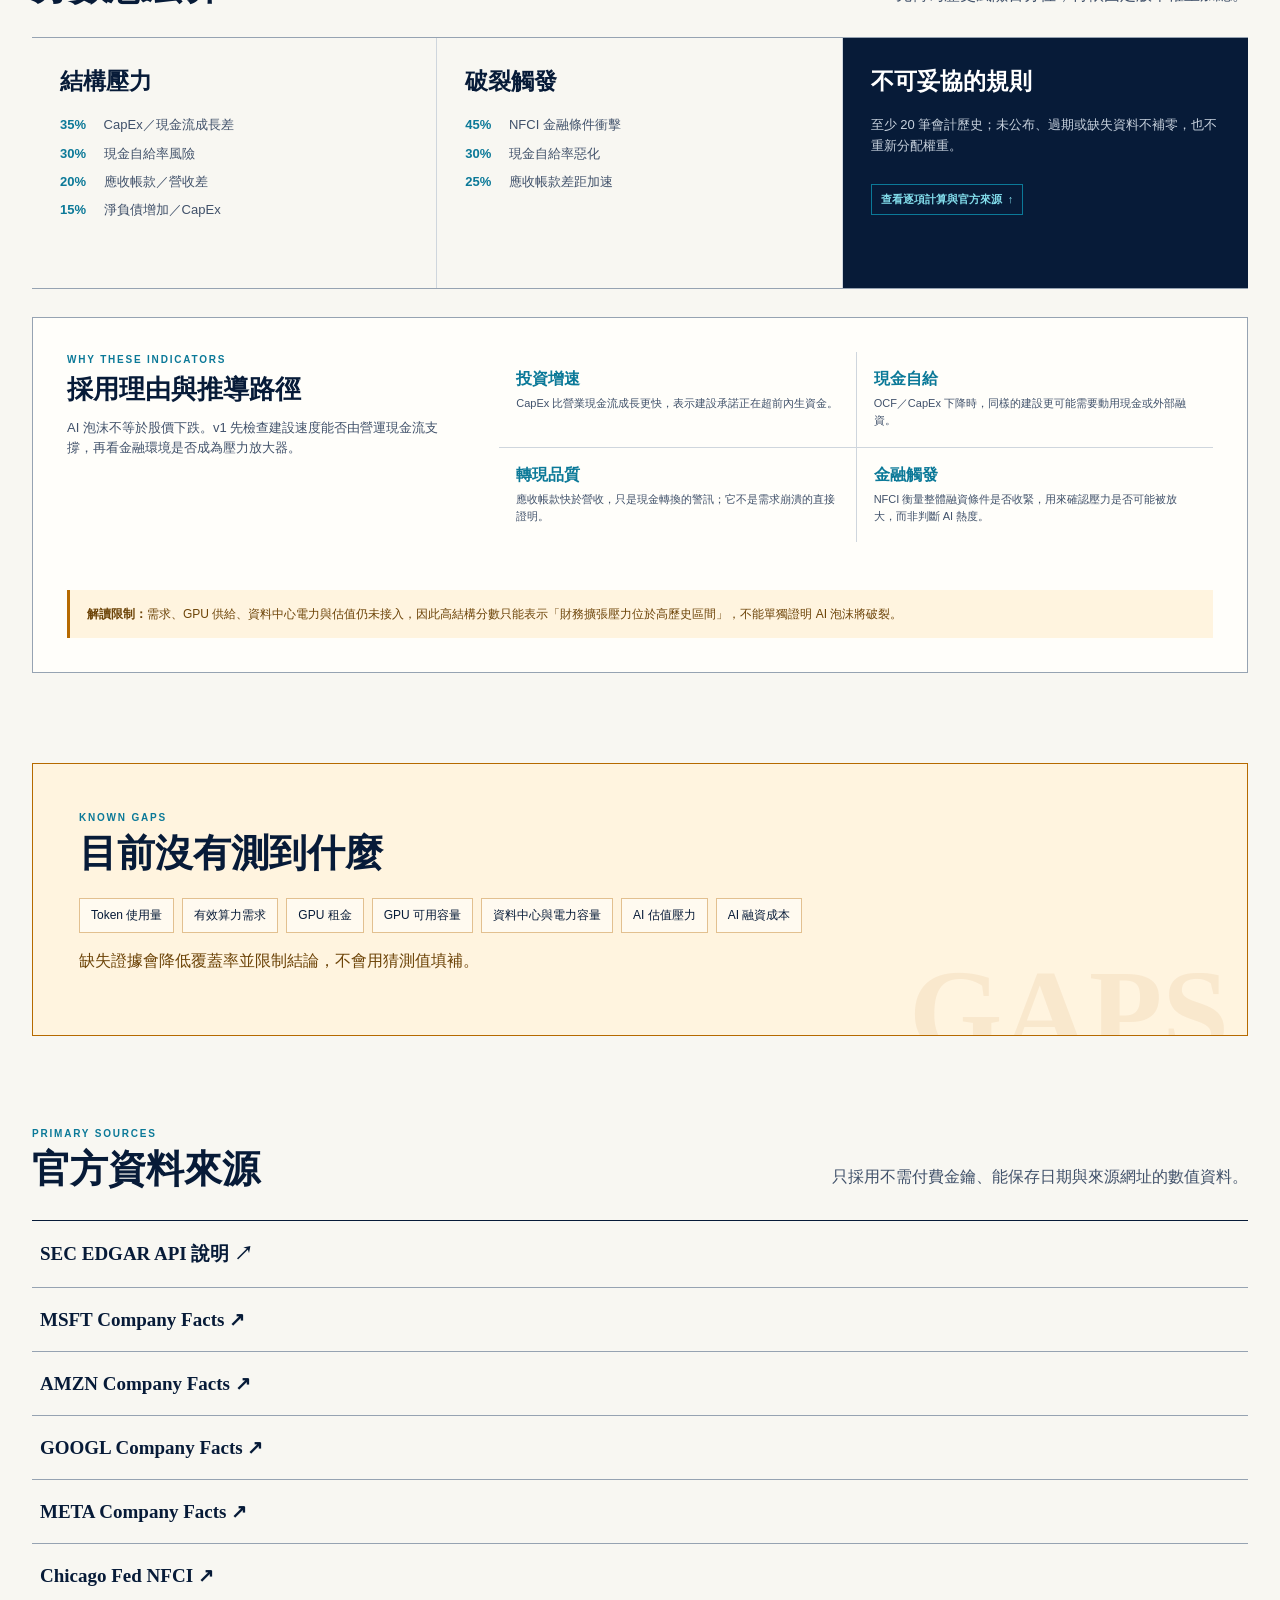
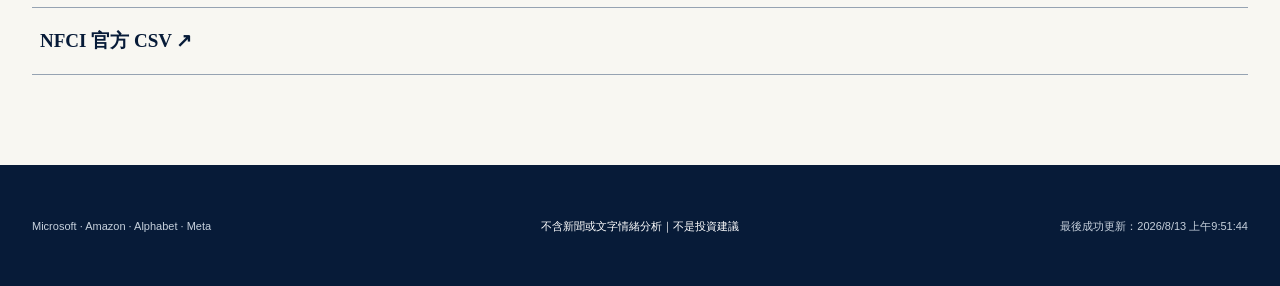
==== commit 7b035969: "fix: show real evidence before trend claims" ====
--- a/site/index.html
+++ b/site/index.html
@@ -86,7 +86,7 @@
     <section id="evidence" class="container section" aria-labelledby="indicator-heading">
       <div class="section-heading">
         <div><p class="kicker">EVIDENCE MAP</p><h2 id="indicator-heading">證據地圖</h2></div>
-        <p>每個分數都能一路追到原始數值、公式與官方來源。</p>
+        <p>先看目前真正納入計分的 5 項證據；尚未接入的資料集中放在後面，不與正式數值混在一起。</p>
       </div>
       <div id="indicator-list" class="evidence-list">
         <details>
@@ -119,6 +119,7 @@
       </div>
       <div class="trend-frame">
         <p id="trend-status" class="trend-status" role="status">尚無可計分的歷史快照。</p>
+        <div id="trend-legend" class="trend-legend" hidden><span class="structural">結構壓力</span><span class="trigger">破裂觸發</span></div>
         <canvas id="trend-chart" width="900" height="260" aria-label="結構壓力與破裂觸發趨勢圖"></canvas>
         <div id="trend-fallback" class="trend-empty">歷史資料尚未建立。</div>
       </div>
--- a/site/styles.css
+++ b/site/styles.css
@@ -15,6 +15,7 @@
 }
 
 * { box-sizing: border-box; }
+.sr-only { position: absolute !important; width: 1px !important; height: 1px !important; padding: 0 !important; margin: -1px !important; overflow: hidden !important; clip: rect(0,0,0,0) !important; white-space: nowrap !important; border: 0 !important; }
 html { scroll-behavior: smooth; }
 body { margin: 0; background: var(--paper); color: var(--ink); font-family: var(--sans); line-height: 1.55; }
 a { color: inherit; }
@@ -86,6 +87,16 @@
 .section h2, .missing-panel h2 { margin: 0; font: 700 clamp(30px, 3vw, 46px)/1.1 var(--display); }
 .section-heading > p { max-width: 520px; margin: 0; color: var(--ink-soft); }
 .evidence-list { border-top: 1px solid var(--ink); }
+.evidence-overview { padding: 24px 0 34px; }
+.evidence-overview-heading { display: flex; align-items: end; justify-content: space-between; gap: 24px; margin-bottom: 14px; }
+.evidence-overview-heading h3 { margin: 0; font: 700 24px var(--display); }
+.evidence-overview-grid { display: grid; grid-template-columns: repeat(5, 1fr); border: 1px solid var(--line-dark); }
+.evidence-overview-card { min-height: 142px; padding: 18px; border-right: 1px solid var(--line); background: var(--surface); }
+.evidence-overview-card:last-child { border-right: 0; }
+.evidence-overview-card p { min-height: 42px; margin: 0; color: var(--ink-soft); font-size: 12px; }
+.evidence-overview-card strong { display: block; margin-top: 8px; color: var(--cyan); font: 700 28px var(--display); }
+.evidence-overview-card small { display: block; margin-top: 9px; color: var(--ink-soft); font-size: 10px; }
+.evidence-group-label { margin: 24px 0 8px; color: var(--cyan); font-size: 10px; font-weight: 800; letter-spacing: .16em; }
 .evidence-list details { border-bottom: 1px solid var(--line-dark); background: transparent; }
 .evidence-list summary { min-height: 72px; display: grid; grid-template-columns: 52px 1fr auto; align-items: center; padding: 0 18px; cursor: pointer; list-style: none; }
 .evidence-list summary::-webkit-details-marker { display: none; }
@@ -130,8 +141,18 @@
 .split-section p { color: var(--ink-soft); }
 .trend-frame { min-height: 280px; display: grid; align-content: center; border-block: 1px solid var(--line-dark); }
 .trend-status { margin: 0 0 8px; color: var(--ink-soft); font-size: 12px; }
+.trend-legend { display: flex; gap: 18px; margin: 0 0 8px; color: var(--ink-soft); font-size: 11px; }
+.trend-legend[hidden] { display: none; }
+.trend-legend span::before { content: ""; display: inline-block; width: 18px; height: 3px; margin: 0 7px 3px 0; background: var(--amber); }
+.trend-legend .trigger::before { background: var(--cyan); }
 #trend-chart { display: none; width: 100%; height: auto; }
 .trend-empty { color: var(--ink-soft); }
+.snapshot-intro { margin: 0 0 18px; }
+.snapshot-grid { display: grid; grid-template-columns: 1fr 1fr; border: 1px solid var(--line-dark); }
+.snapshot-card { padding: 20px; border-right: 1px solid var(--line); background: var(--surface); }
+.snapshot-card:last-child { border-right: 0; }
+.snapshot-card span, .snapshot-card small { display: block; color: var(--ink-soft); font-size: 11px; }
+.snapshot-card strong { display: block; margin: 4px 0; font: 700 38px var(--display); }
 
 .method-grid { display: grid; grid-template-columns: repeat(3, 1fr); border-block: 1px solid var(--line-dark); }
 .method-grid article { min-height: 250px; padding: 28px; border-right: 1px solid var(--line); }
@@ -182,6 +203,8 @@
   .method-grid article { border-right: 0; border-bottom: 1px solid var(--line); }
   .method-grid article:last-child { border-bottom: 0; }
   .indicator-table { display: block; overflow-x: auto; }
+  .evidence-overview-grid { grid-template-columns: repeat(2, 1fr); }
+  .evidence-overview-card { border-bottom: 1px solid var(--line); }
   .method-rationale { grid-template-columns: 1fr; }
   .rationale-limit { grid-column: 1; }
 }
@@ -211,6 +234,11 @@
   .section { padding-block: 62px; }
   .section-heading { display: block; }
   .section-heading > p { margin-top: 12px; }
+  .evidence-overview-grid { grid-template-columns: 1fr; }
+  .evidence-overview-card { min-height: 0; border-right: 0; }
+  .snapshot-grid { grid-template-columns: 1fr; }
+  .snapshot-card { border-right: 0; border-bottom: 1px solid var(--line); }
+  .snapshot-card:last-child { border-bottom: 0; }
   .evidence-list summary { grid-template-columns: 38px 1fr; padding-inline: 8px; }
   .evidence-list summary em { grid-column: 2; justify-self: start; }
   .evidence-list summary::after { grid-column: 3; grid-row: 1 / span 2; }
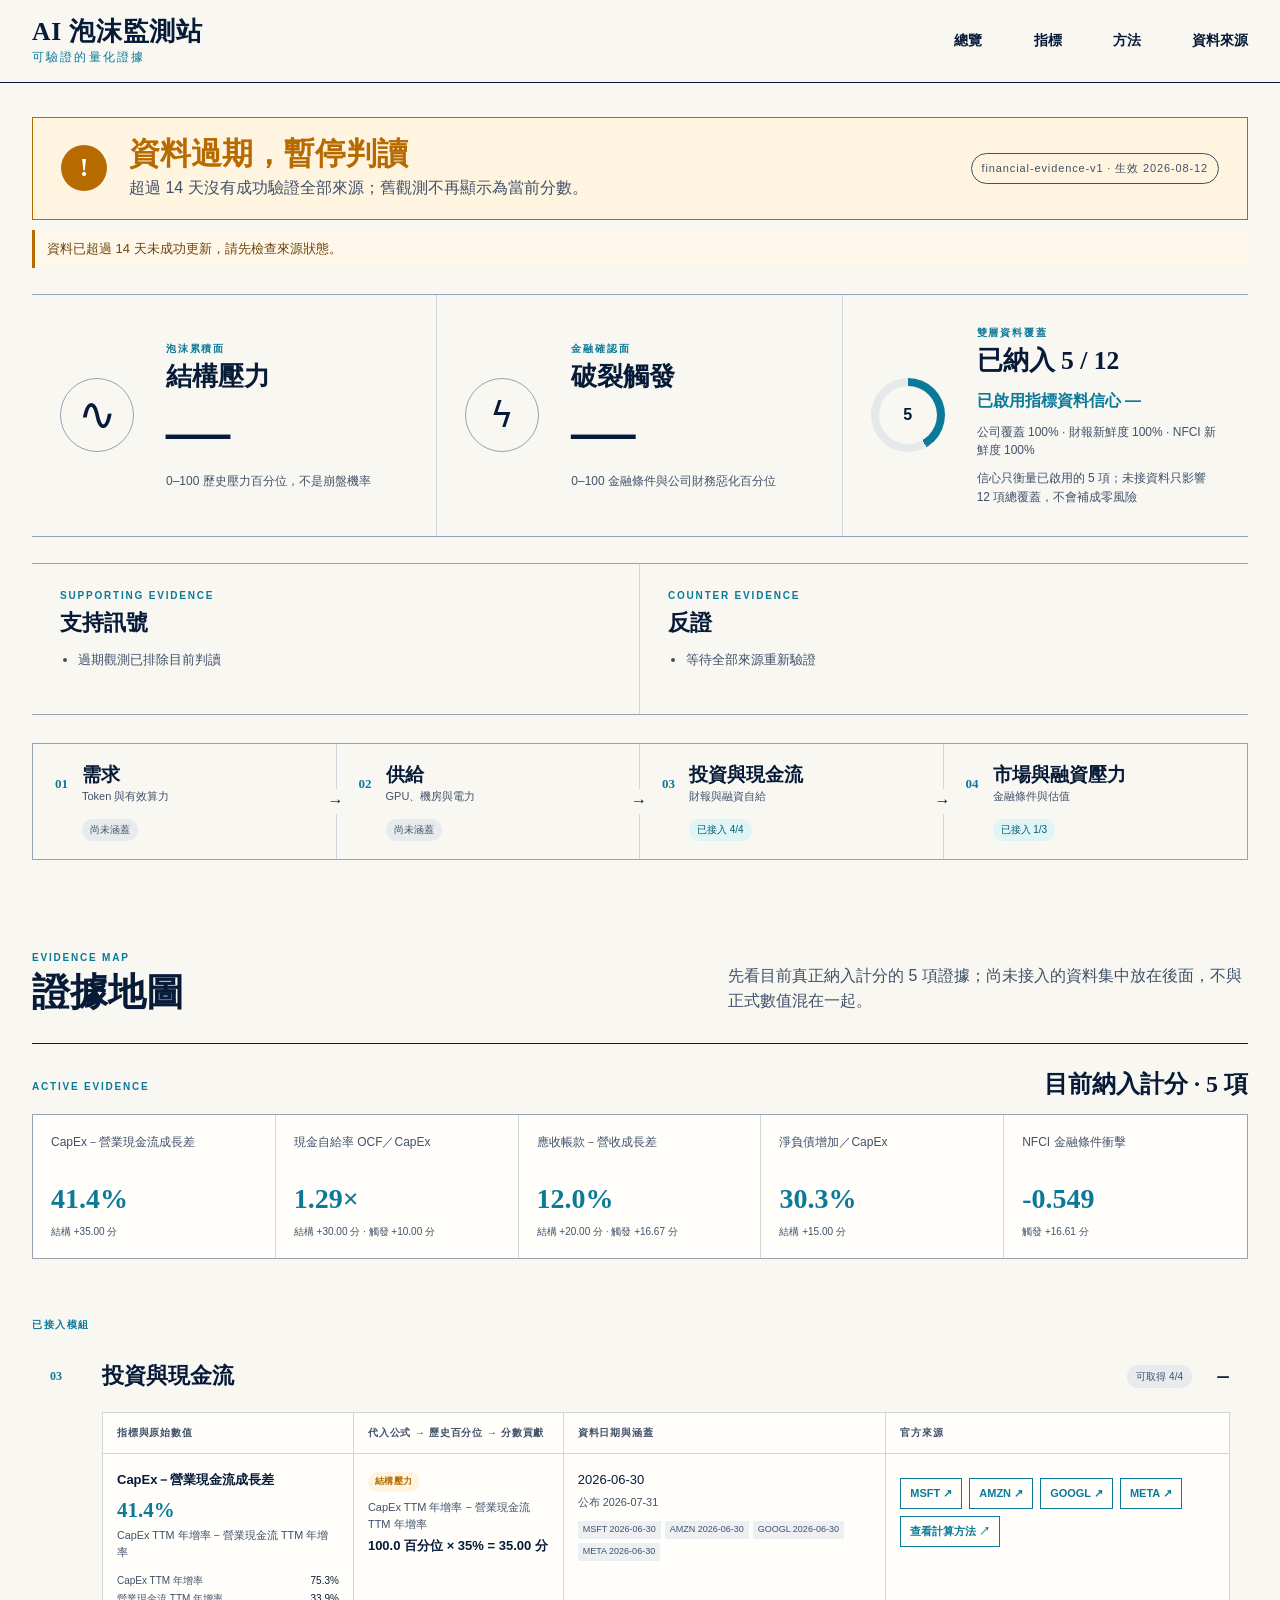
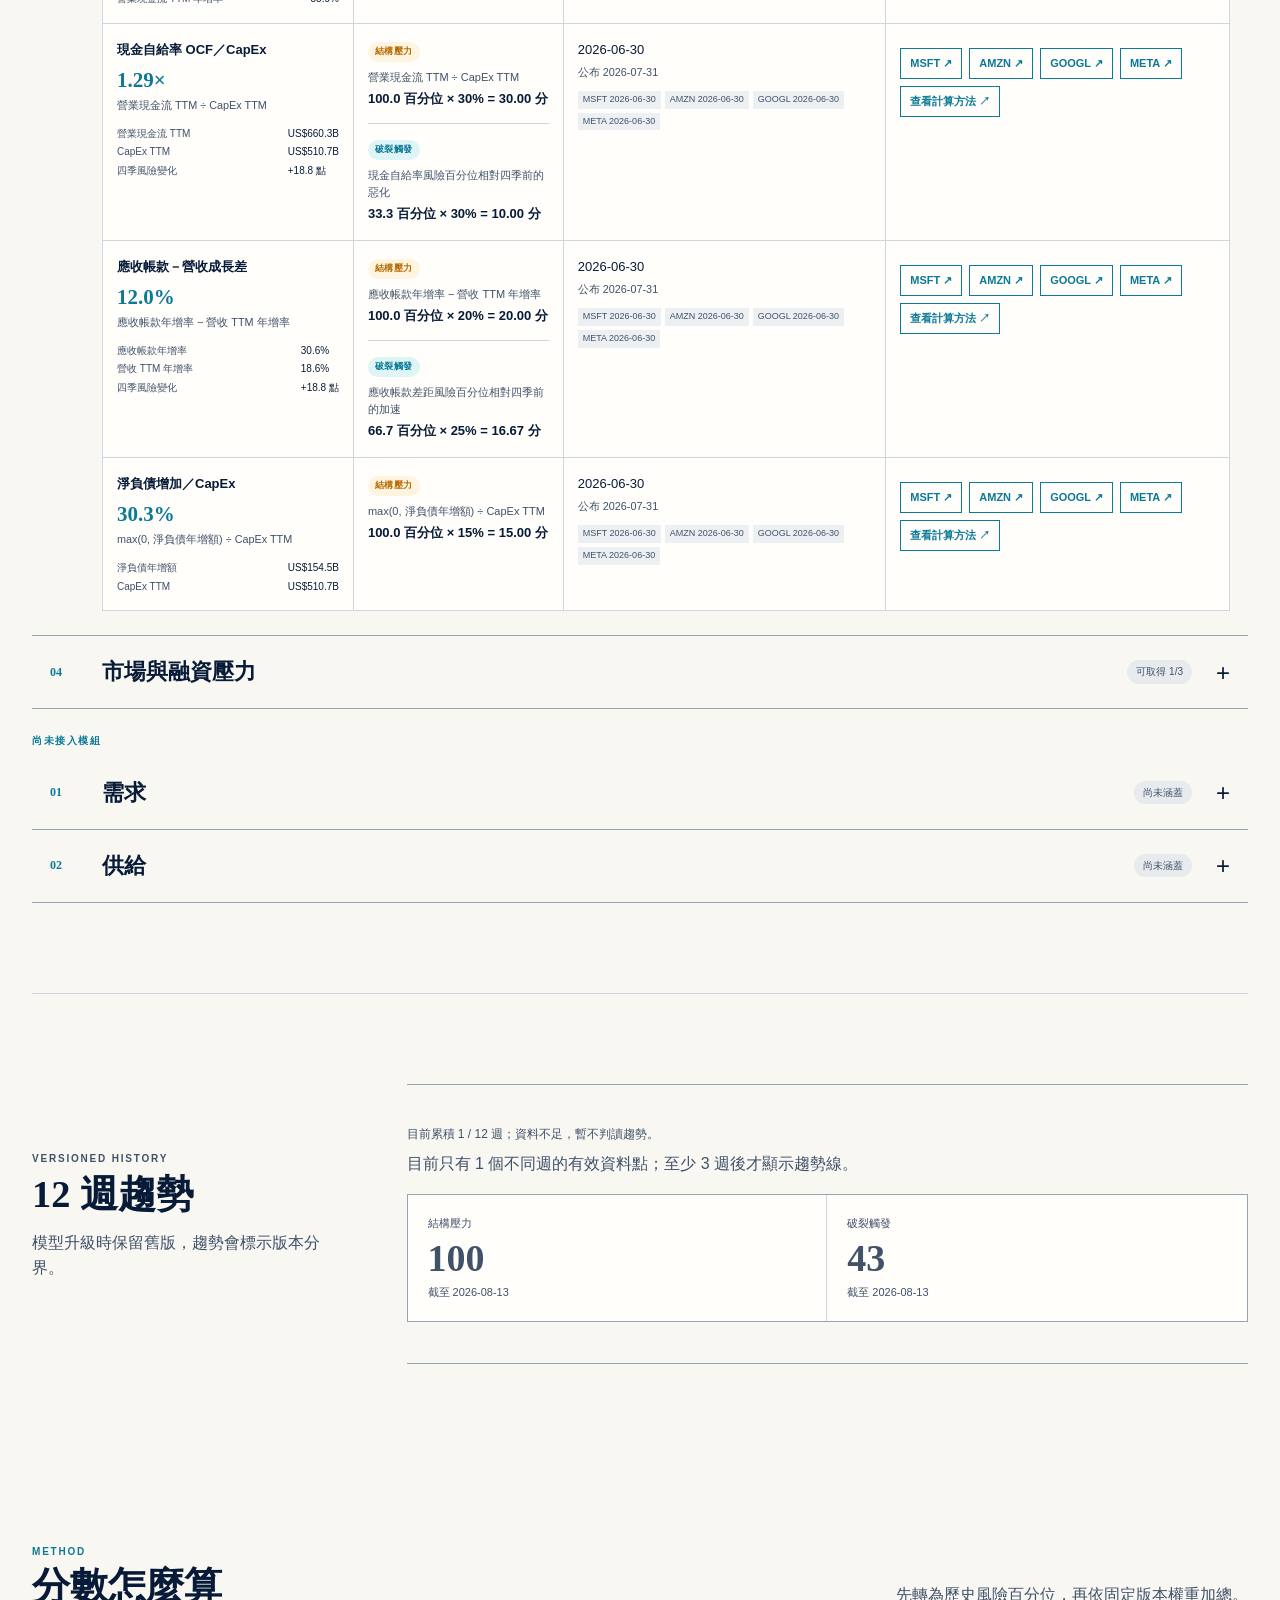
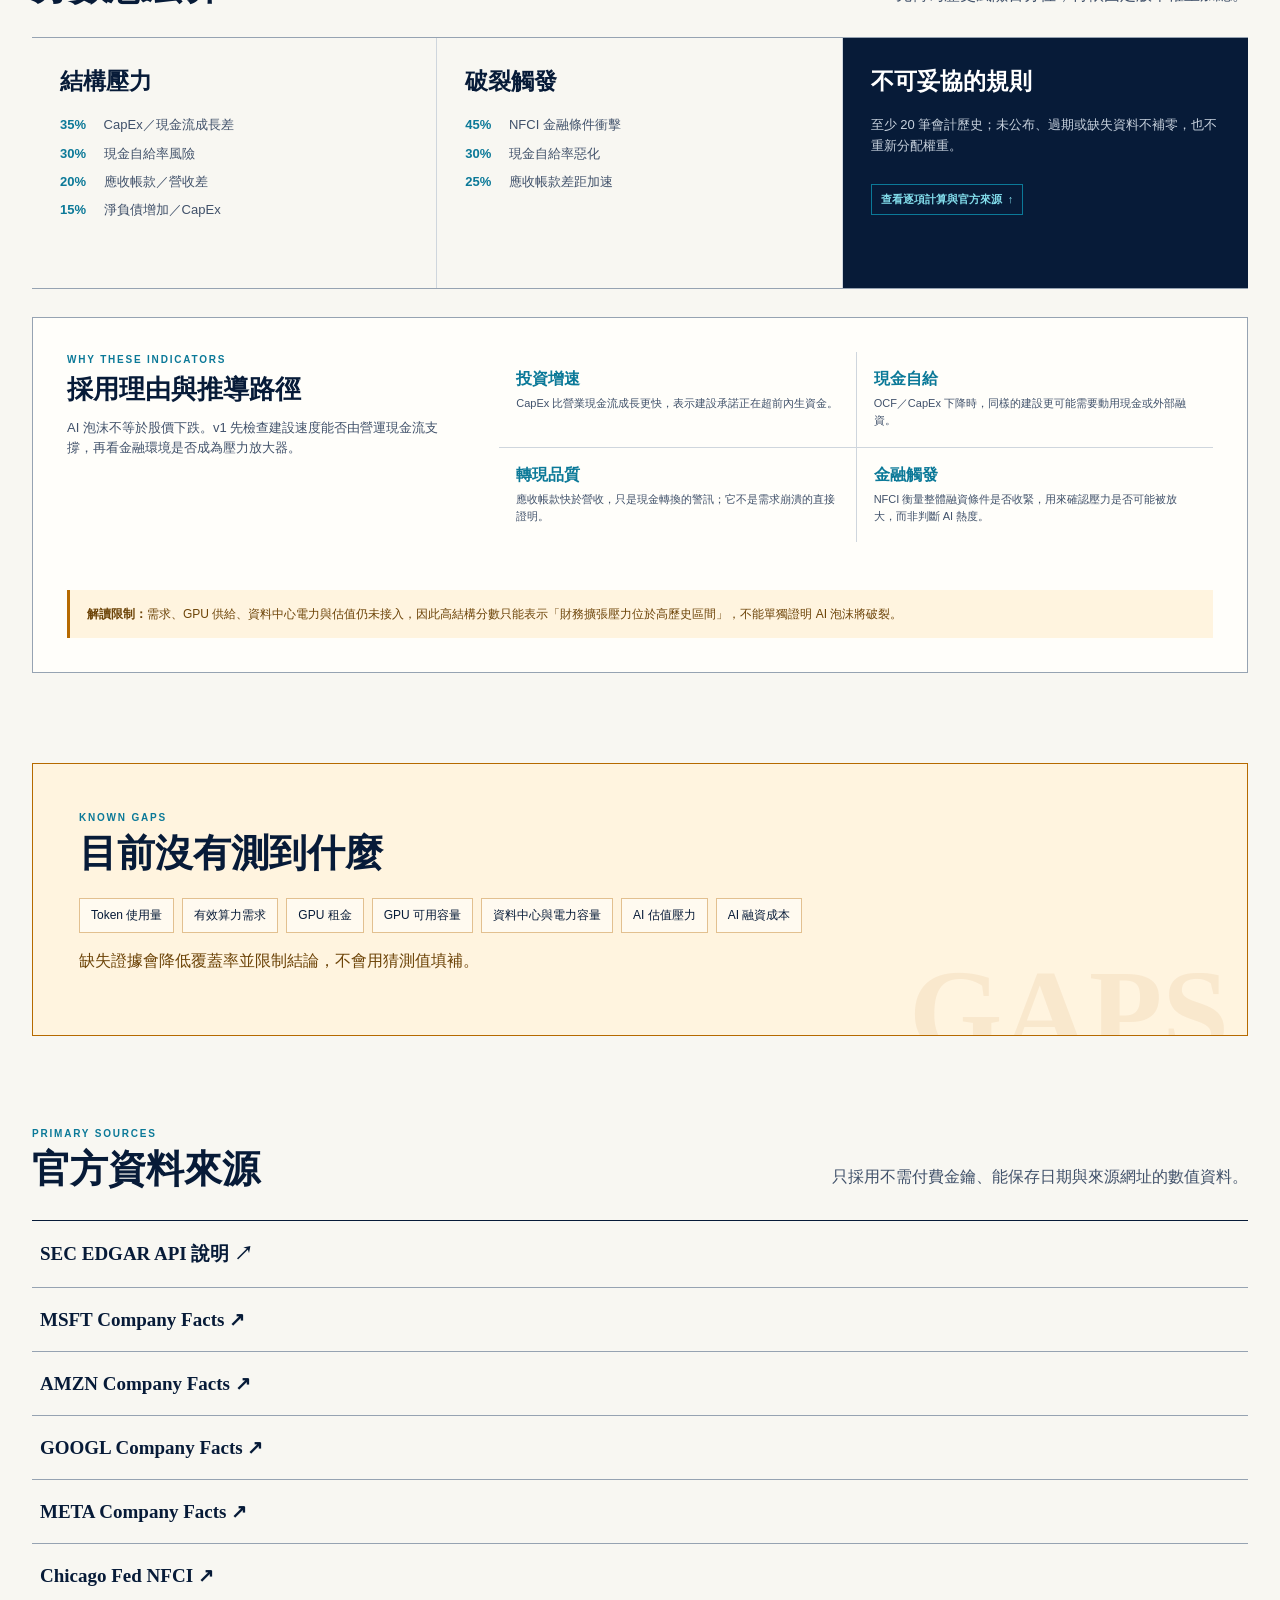
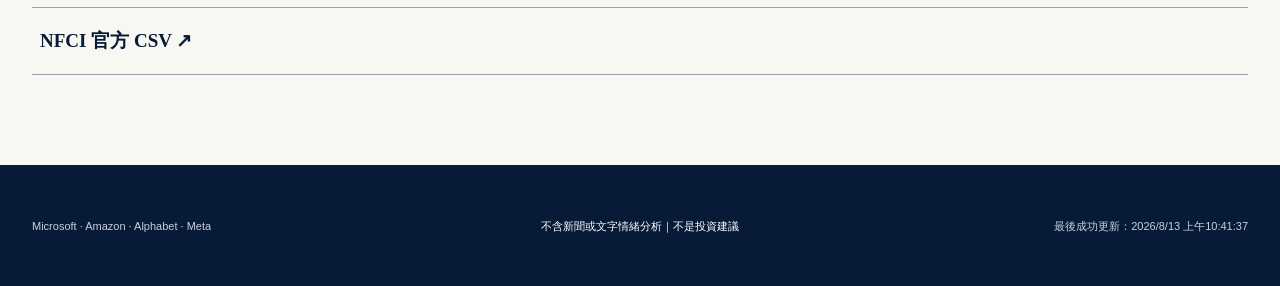
==== commit 56b4c5f6: "fix: refresh deployed frontend assets" ====
--- a/site/index.html
+++ b/site/index.html
@@ -6,8 +6,8 @@
   <meta name="description" content="以可驗證的官方數值監測 AI 基礎建設泡沫壓力。">
   <title>AI 泡沫監測站｜可驗證的量化證據</title>
   <link rel="icon" href="./favicon.svg" type="image/svg+xml">
-  <link rel="stylesheet" href="./styles.css">
-  <script src="./app.js" defer></script>
+  <link rel="stylesheet" href="./styles.css?v=20260813b">
+  <script src="./app.js?v=20260813b" defer></script>
 </head>
 <body>
   <a class="skip-link" href="#main">跳至主要內容</a>
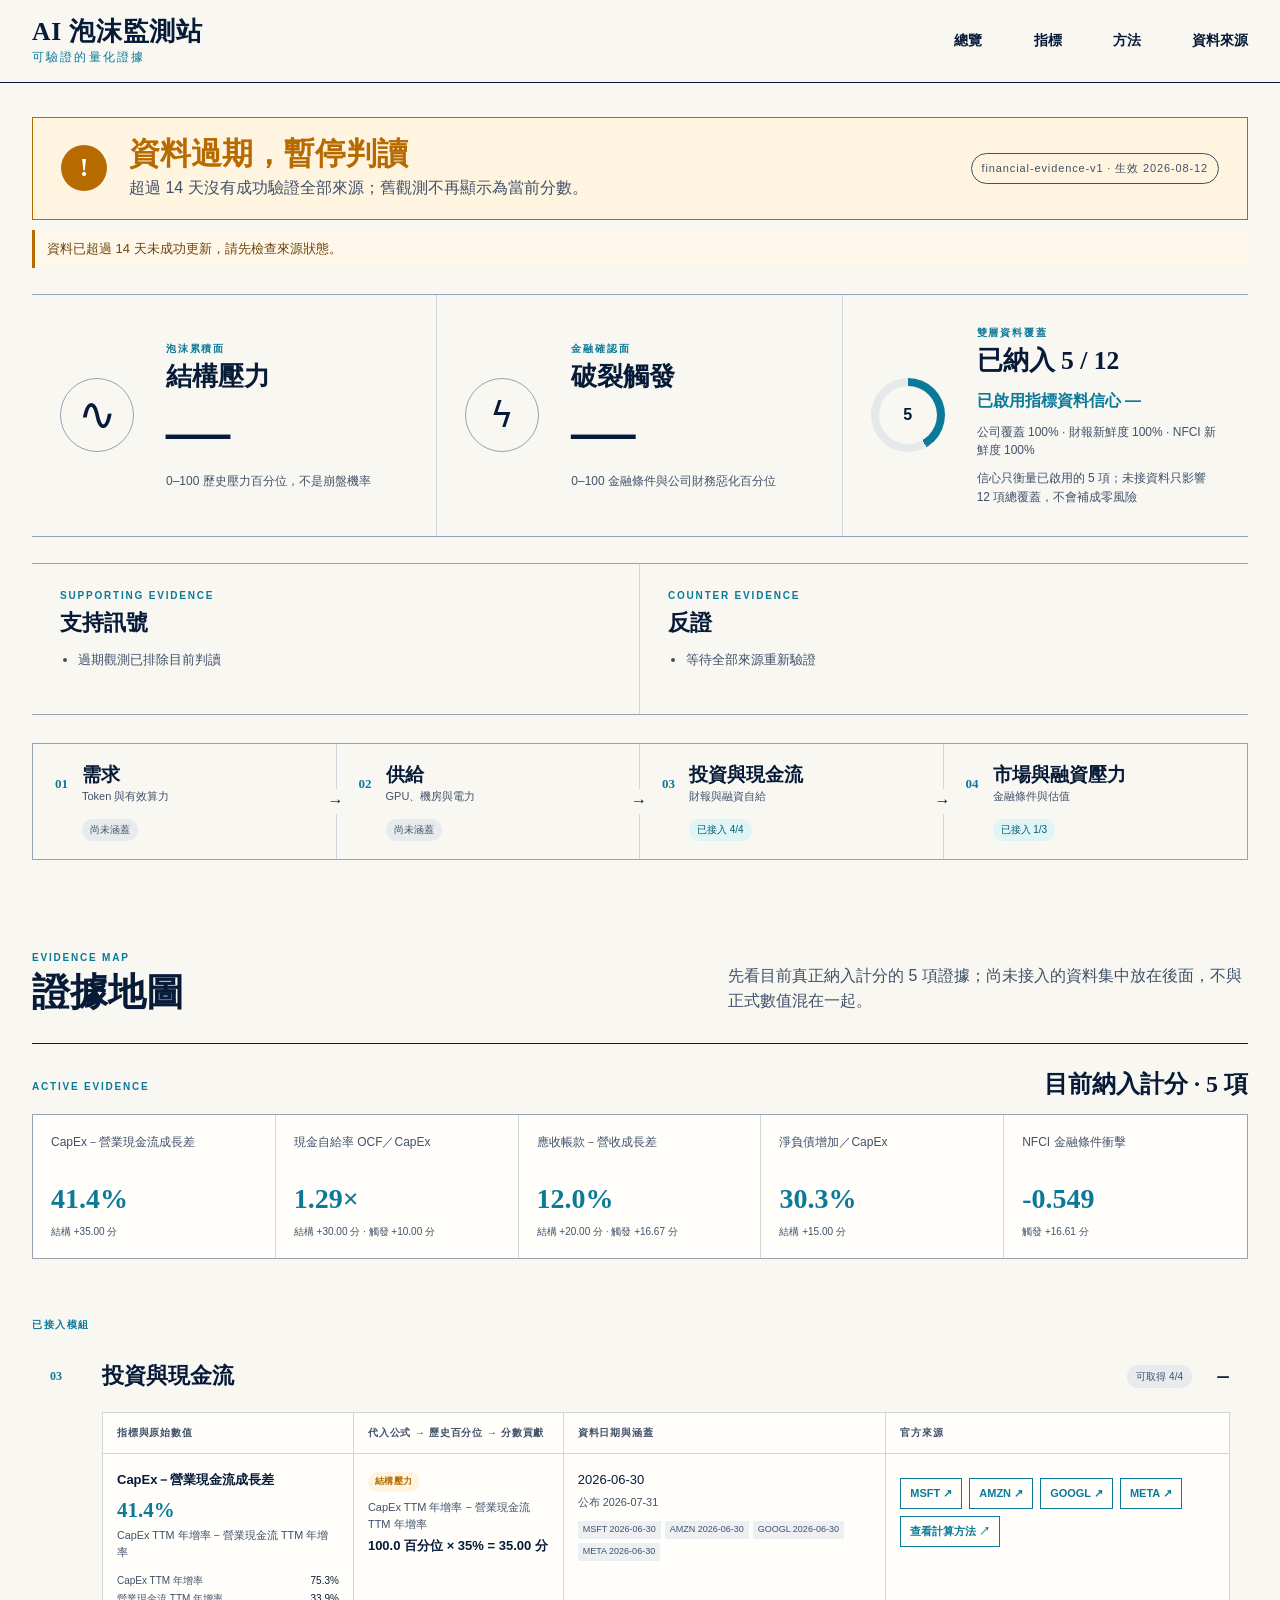
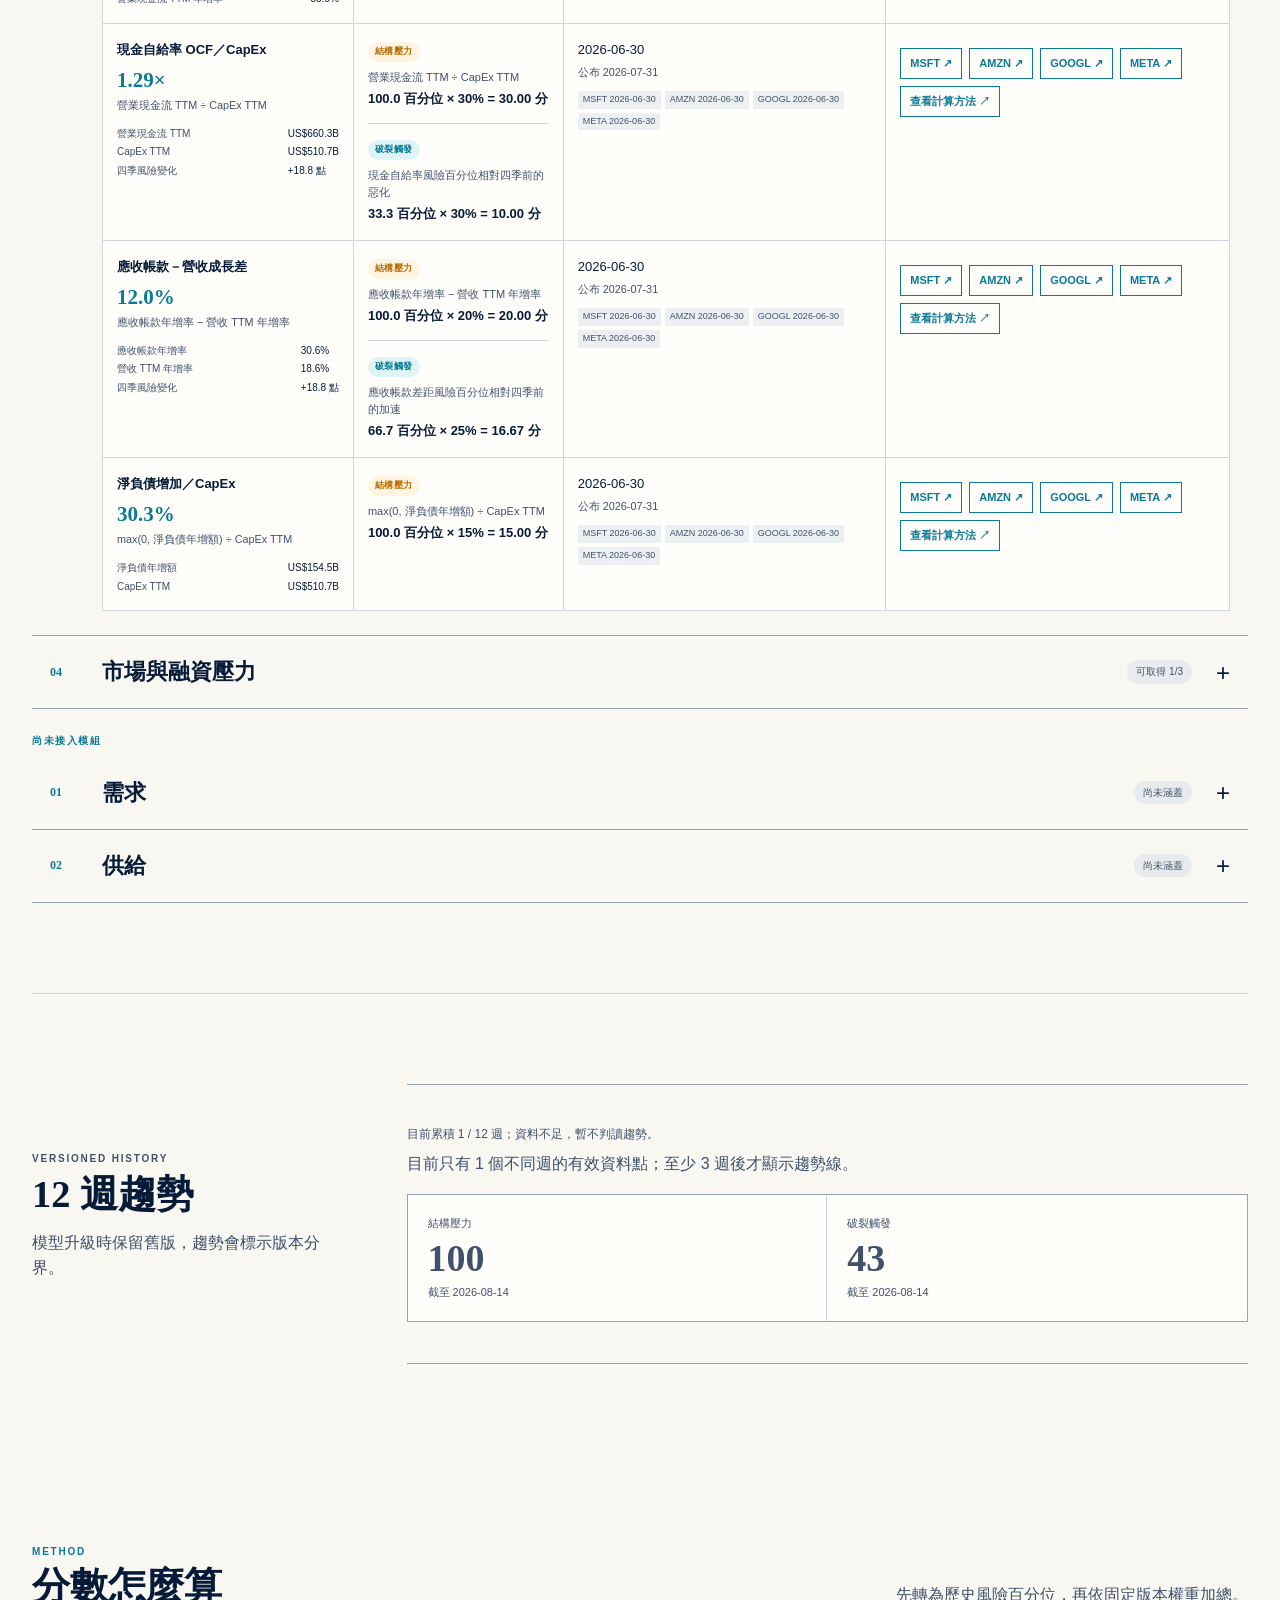
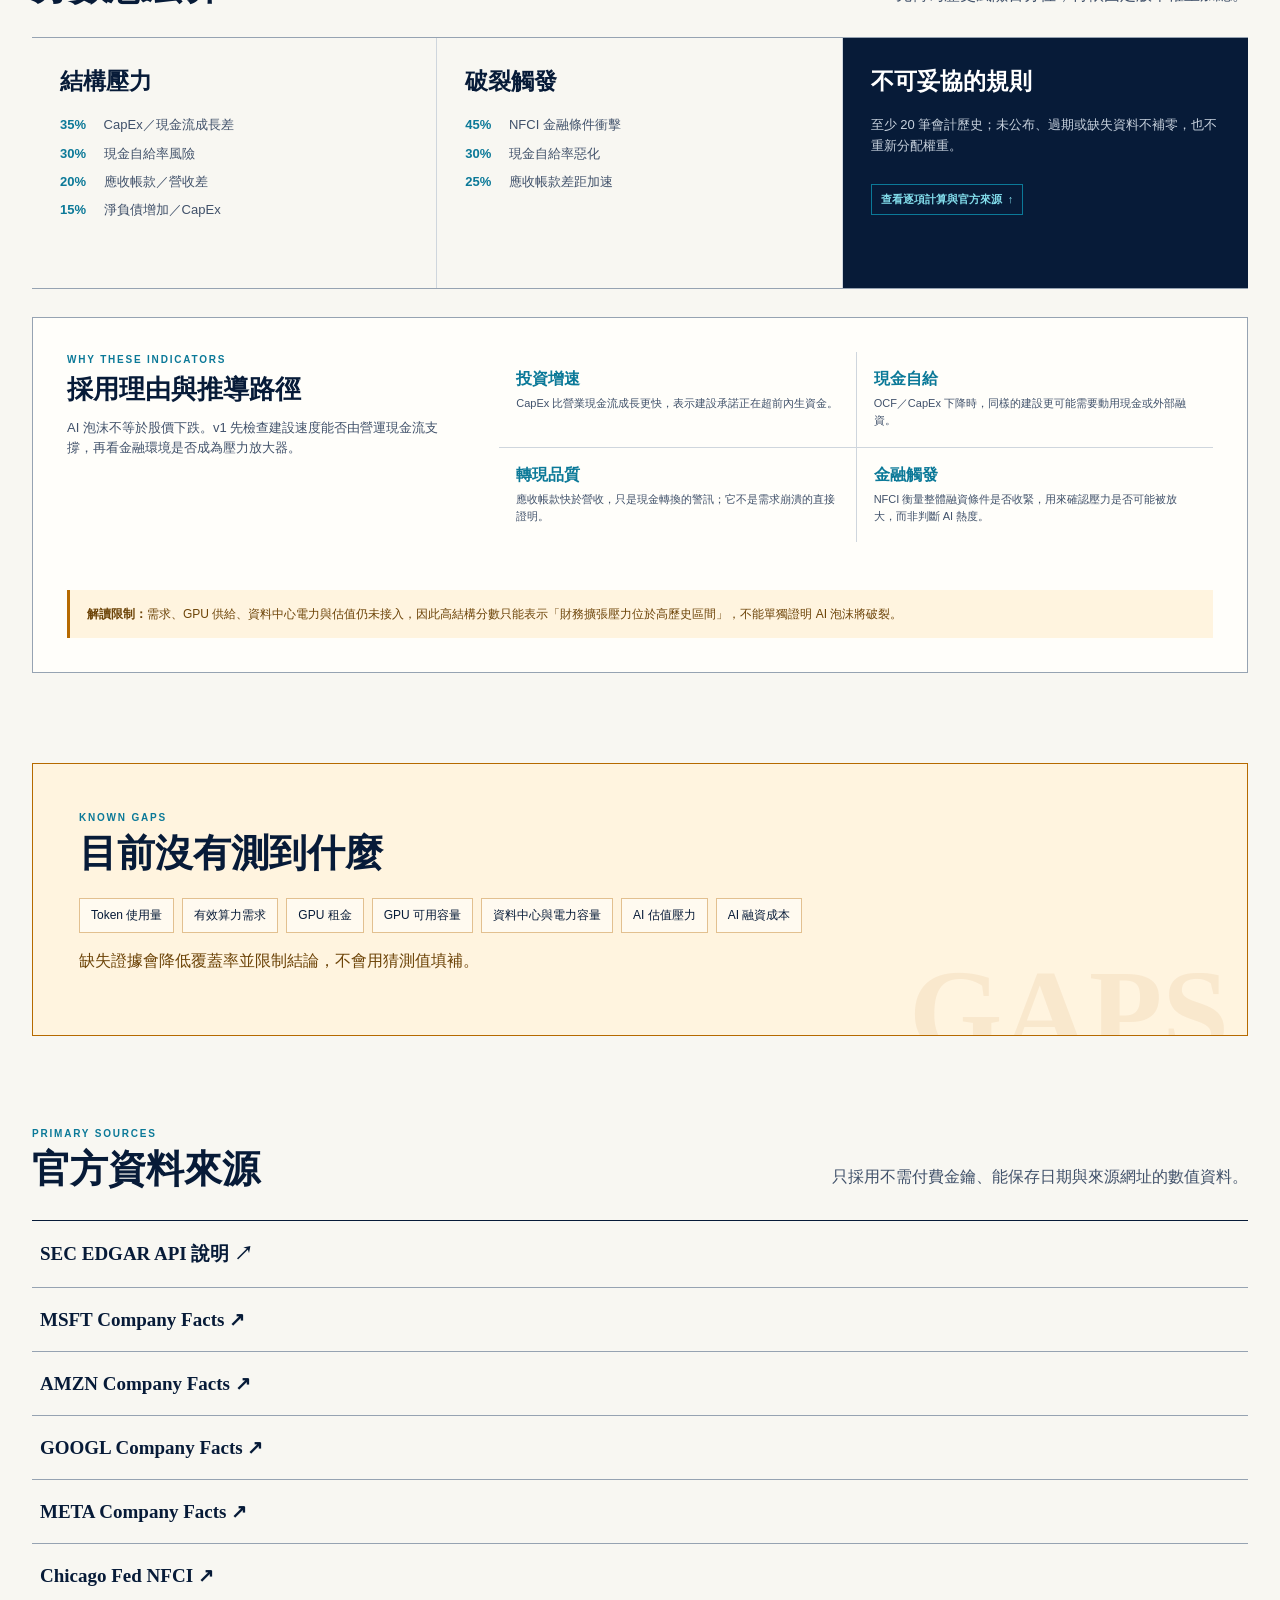
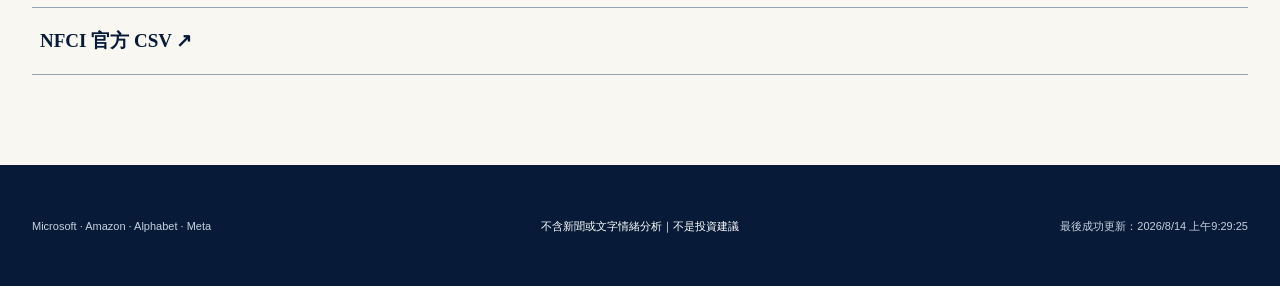
==== commit eceb6079: "fix: fill tablet dashboard layout" ====
--- a/site/index.html
+++ b/site/index.html
@@ -6,8 +6,8 @@
   <meta name="description" content="以可驗證的官方數值監測 AI 基礎建設泡沫壓力。">
   <title>AI 泡沫監測站｜可驗證的量化證據</title>
   <link rel="icon" href="./favicon.svg" type="image/svg+xml">
-  <link rel="stylesheet" href="./styles.css?v=20260813b">
-  <script src="./app.js?v=20260813b" defer></script>
+  <link rel="stylesheet" href="./styles.css?v=20260814a">
+  <script src="./app.js?v=20260814a" defer></script>
 </head>
 <body>
   <a class="skip-link" href="#main">跳至主要內容</a>
--- a/site/styles.css
+++ b/site/styles.css
@@ -193,12 +193,6 @@
 .noscript { margin: 0; padding: 12px; background: #fee; color: #700; text-align: center; }
 
 @media (max-width: 980px) {
-  .score-grid { grid-template-columns: 1fr; }
-  .score-panel { border-right: 0; border-bottom: 1px solid var(--line); }
-  .score-panel:last-child { border-bottom: 0; }
-  .causal-rail { grid-template-columns: 1fr 1fr; }
-  .causal-rail li:nth-child(2) { border-right: 0; }
-  .causal-rail li:not(:last-child)::after { display: none; }
   .method-grid { grid-template-columns: 1fr; }
   .method-grid article { border-right: 0; border-bottom: 1px solid var(--line); }
   .method-grid article:last-child { border-bottom: 0; }
@@ -207,6 +201,30 @@
   .evidence-overview-card { border-bottom: 1px solid var(--line); }
   .method-rationale { grid-template-columns: 1fr; }
   .rationale-limit { grid-column: 1; }
+}
+
+@media (min-width: 721px) and (max-width: 980px) {
+  .status-banner { grid-template-columns: auto 1fr; }
+  .model-chip { grid-column: 2; justify-self: start; }
+
+  .score-grid { grid-template-columns: repeat(3, minmax(0, 1fr)); }
+  .score-panel { min-width: 0; min-height: 200px; grid-template-columns: 54px minmax(0, 1fr); gap: 12px; padding: 24px 16px; }
+  .score-mark, .coverage-ring { width: 54px; height: 54px; }
+  .score-mark { font-size: 36px; }
+  .fracture { font-size: 30px; }
+  .coverage-ring::before { width: 43px; height: 43px; }
+  .score-panel h2 { font-size: 20px; }
+  .score-value { font-size: 46px; }
+  .confidence-value { font-size: 13px; }
+  .score-note { max-width: none; }
+
+  .judgement-grid article { min-height: 120px; padding: 20px 22px; }
+
+  .causal-rail { grid-template-columns: 1fr 1fr; }
+  .causal-rail li { min-height: 104px; }
+  .causal-rail li:nth-child(2n) { border-right: 0; }
+  .causal-rail li:nth-child(-n + 2) { border-bottom: 1px solid var(--line); }
+  .causal-rail li:not(:last-child)::after { display: none; }
 }
 
 @media (max-width: 720px) {
@@ -222,7 +240,9 @@
   .status-banner { grid-template-columns: auto 1fr; padding: 16px; }
   .status-symbol { width: 38px; height: 38px; }
   .model-chip { grid-column: 2; justify-self: start; }
-  .score-panel { min-height: 168px; grid-template-columns: 64px 1fr; padding: 24px 12px; }
+  .score-grid { grid-template-columns: 1fr; }
+  .score-panel { min-height: 168px; grid-template-columns: 64px 1fr; padding: 24px 12px; border-right: 0; border-bottom: 1px solid var(--line); }
+  .score-panel:last-child { border-bottom: 0; }
   .score-mark, .coverage-ring { width: 54px; height: 54px; }
   .coverage-ring::before { width: 43px; height: 43px; }
   .causal-rail { grid-template-columns: 1fr; }
